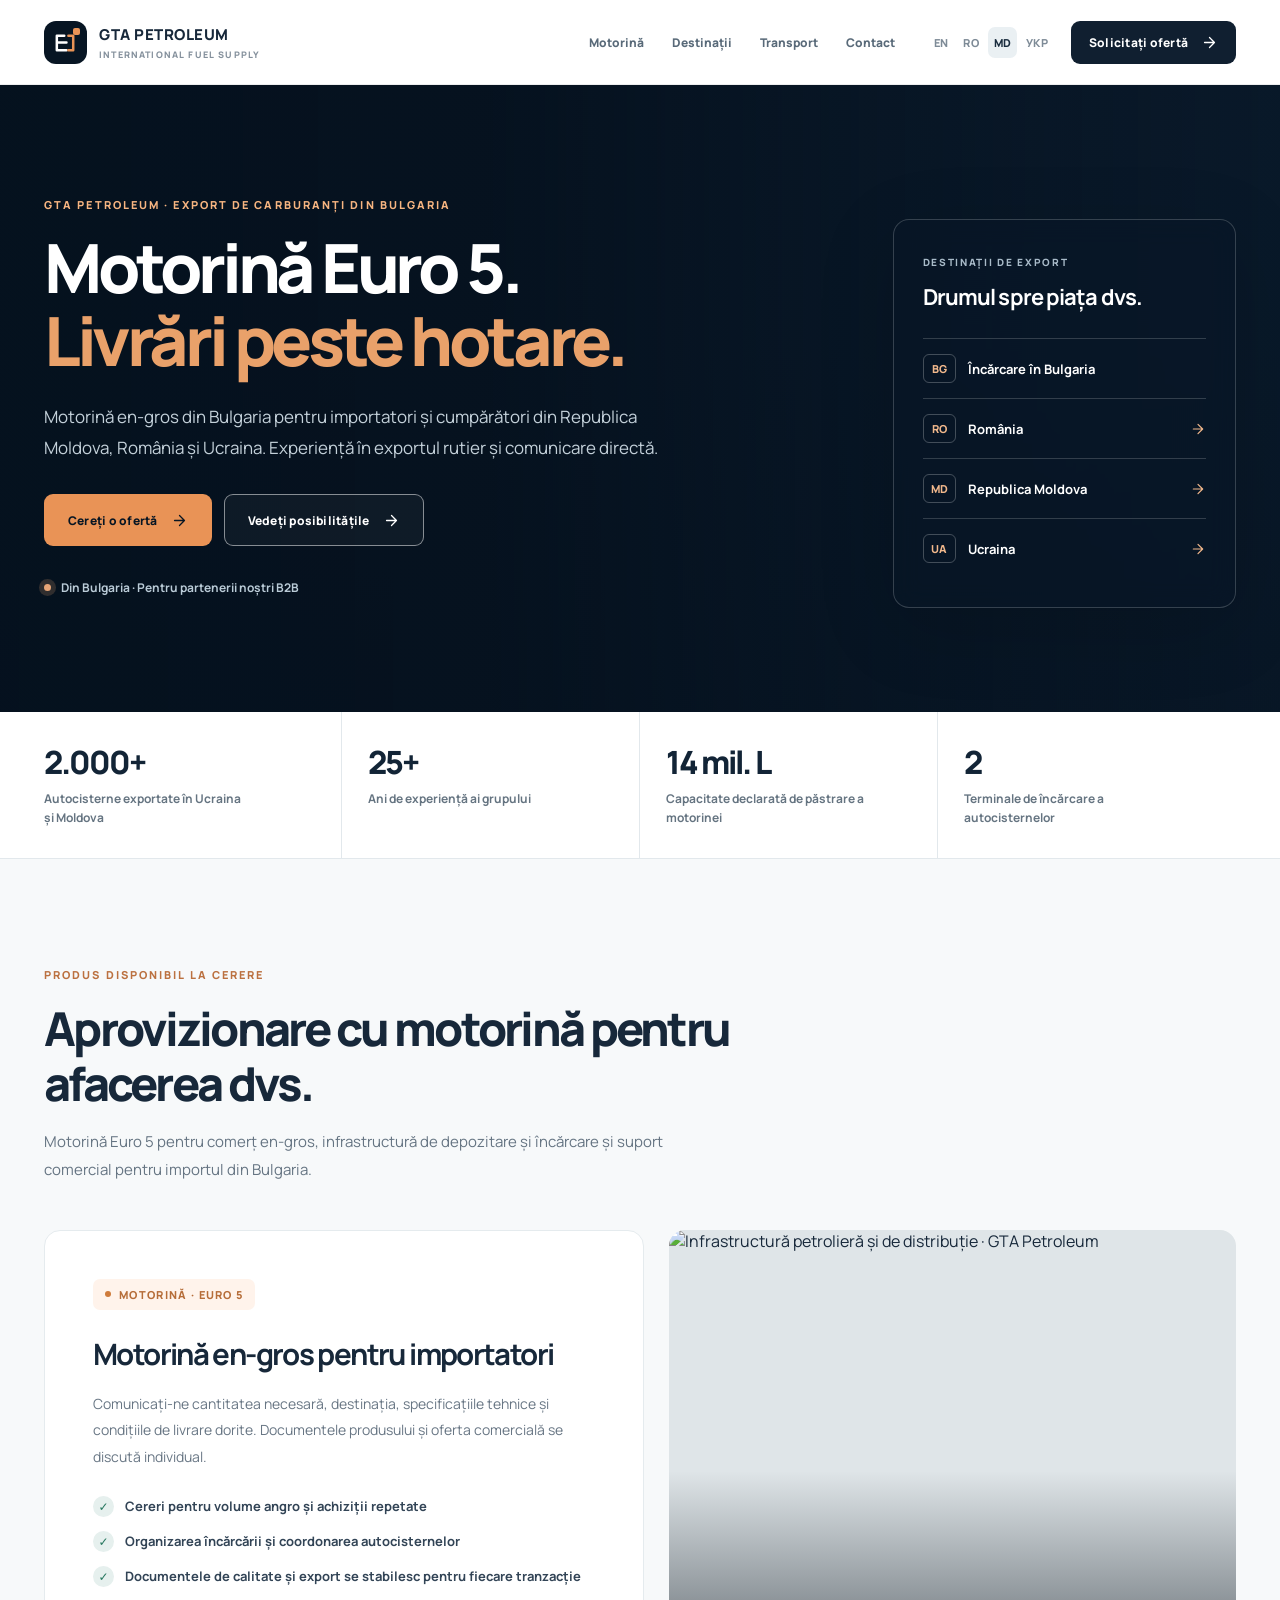
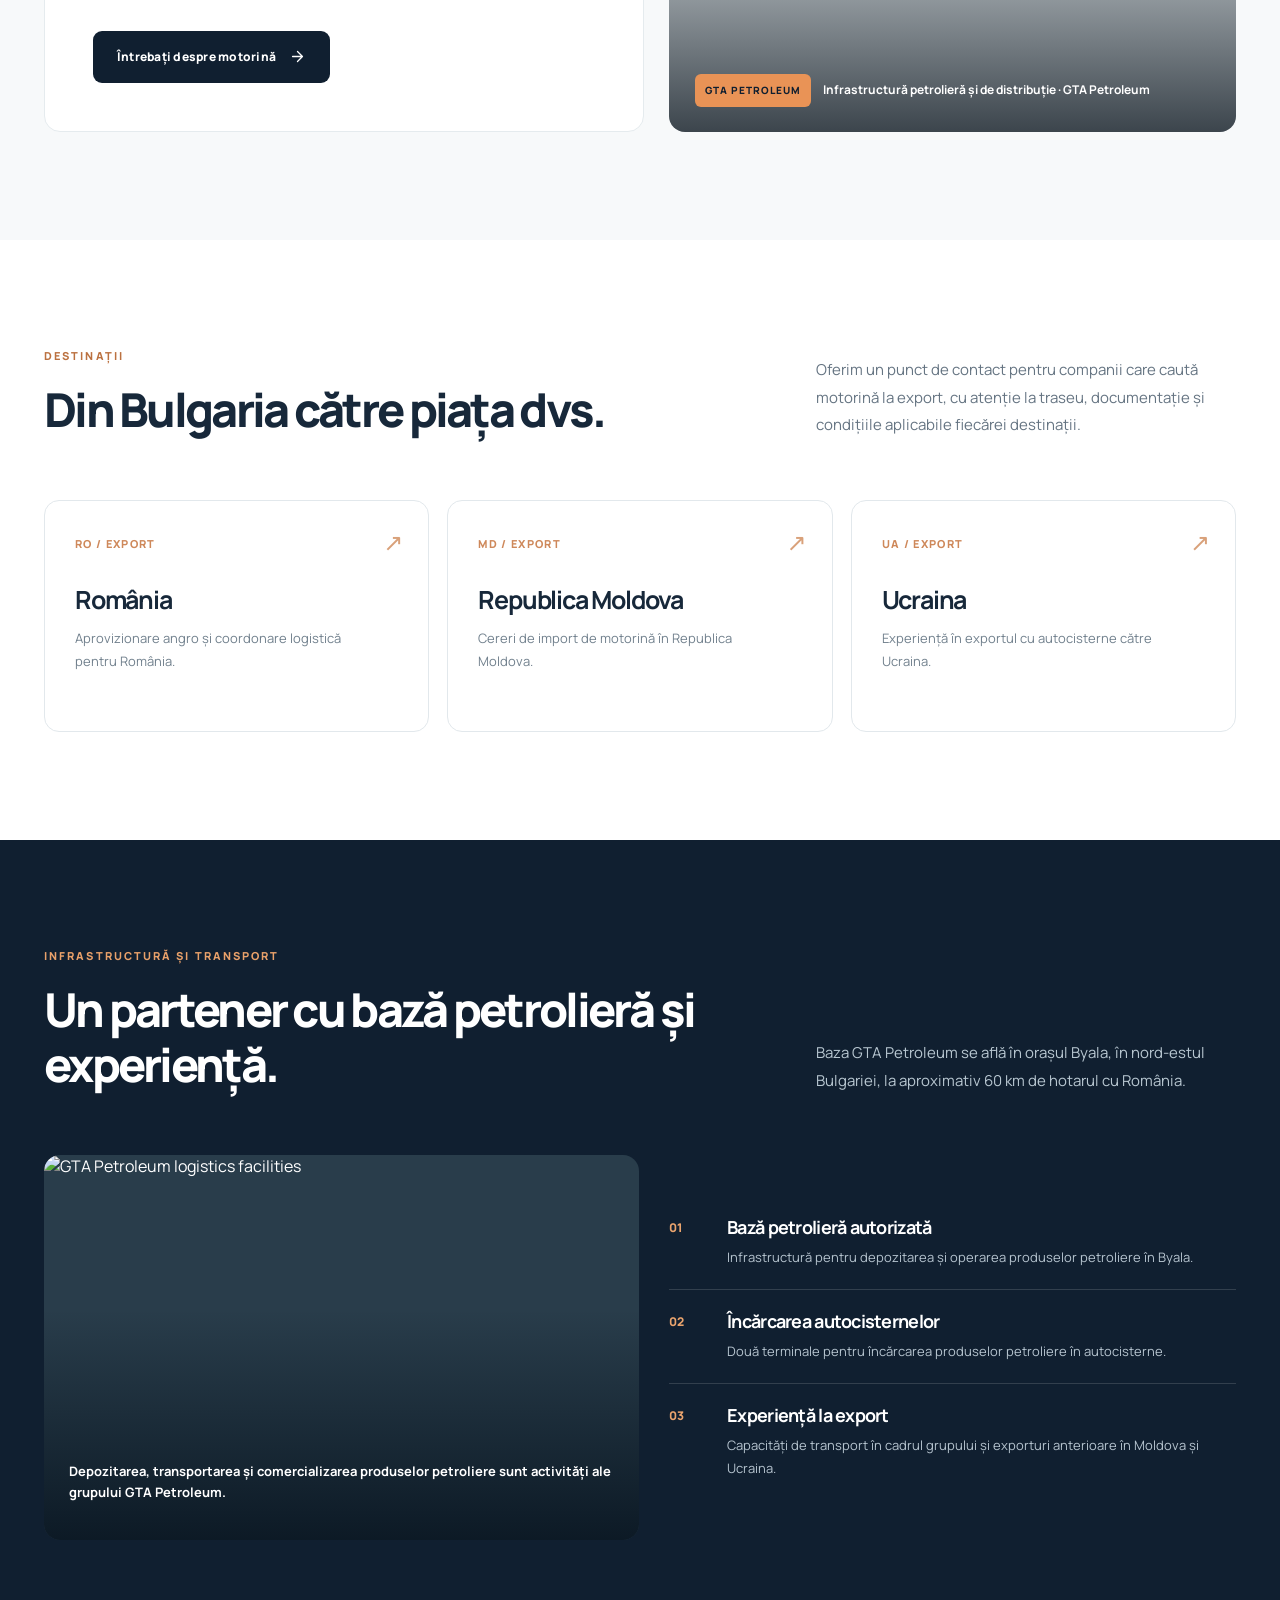
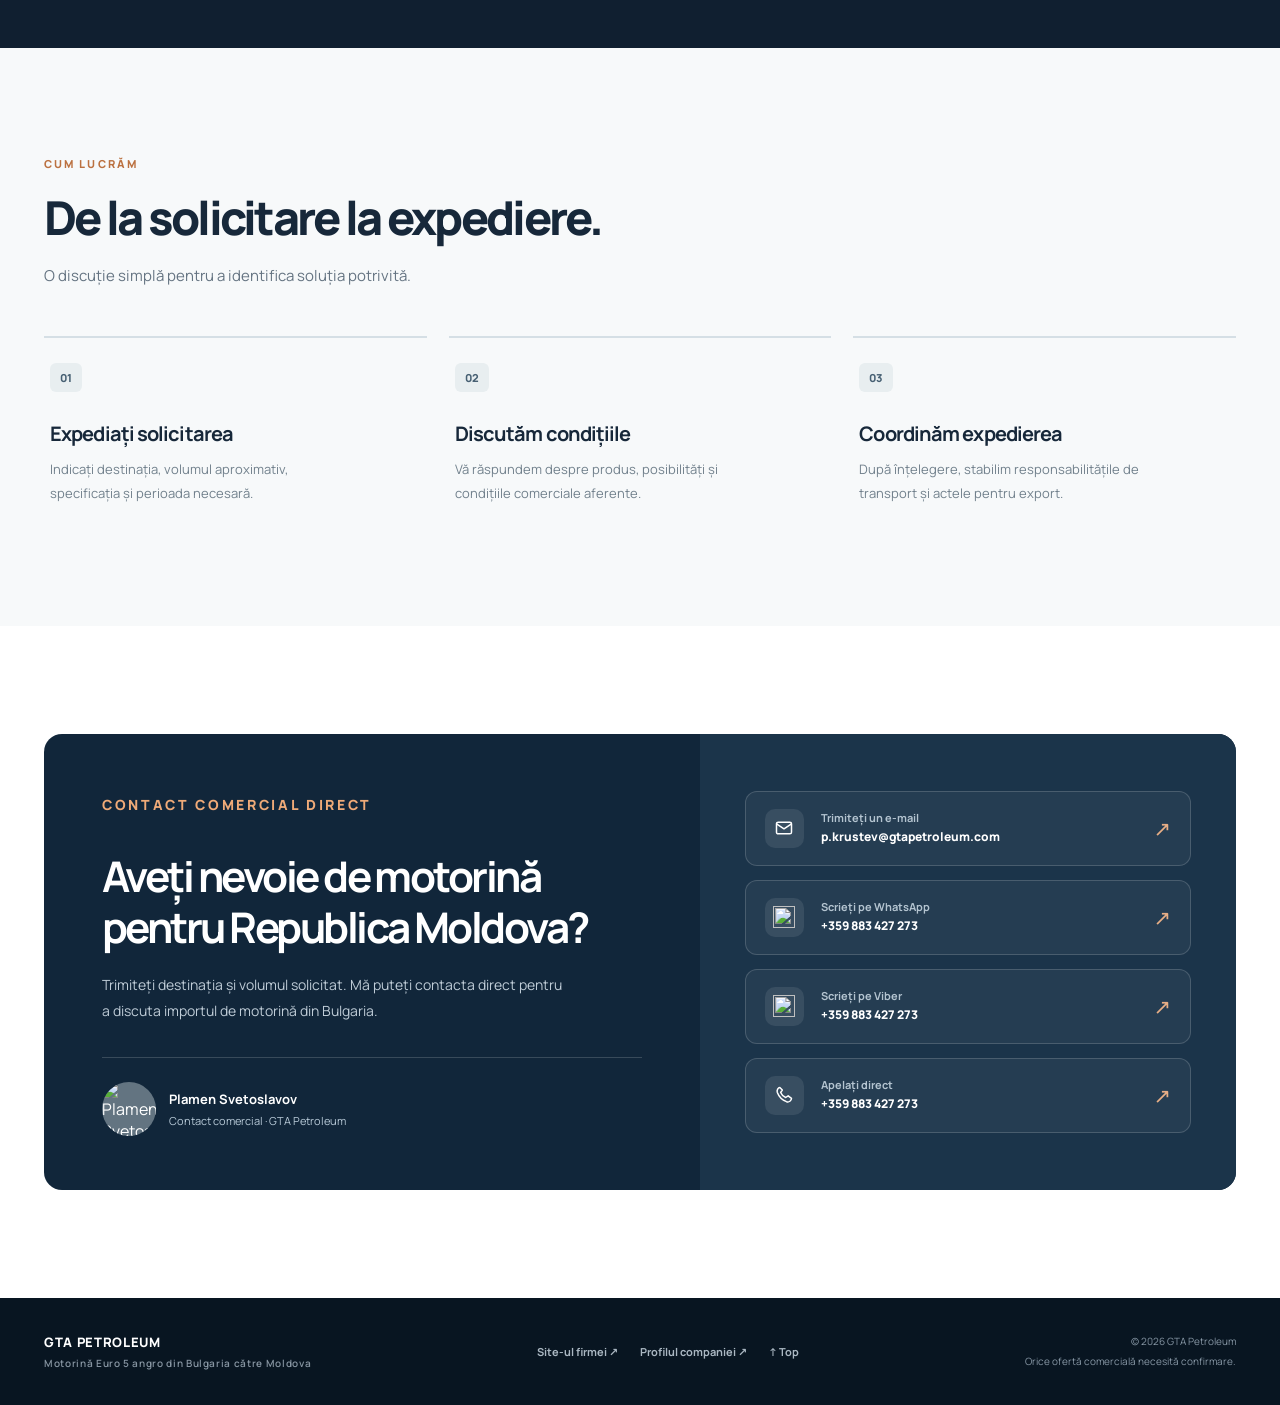
==== md/index.html @ d37964ea "Build multilingual Euro 5 diesel export landing site" ====
<!DOCTYPE html>
<html lang="ro-MD">
<head>
<meta charset="utf-8">
<meta name="viewport" content="width=device-width,initial-scale=1">
<meta name="theme-color" content="#101f30">
<meta name="color-scheme" content="light">
<meta name="description" content="Importați motorină Euro 5 din Bulgaria în Republica Moldova. Export en-gros, logistică cu autocisterne și contact comercial direct la GTA Petroleum.">
<title>Motorină Euro 5 din Bulgaria în Republica Moldova | Import en-gros | GTA Petroleum</title>
<link rel="canonical" href="https://plamensve.github.io/ukr_md_fuel/md/">
<link rel="alternate" hreflang="en" href="https://plamensve.github.io/ukr_md_fuel/">
<link rel="alternate" hreflang="ro-RO" href="https://plamensve.github.io/ukr_md_fuel/ro/">
<link rel="alternate" hreflang="ro-MD" href="https://plamensve.github.io/ukr_md_fuel/md/">
<link rel="alternate" hreflang="uk-UA" href="https://plamensve.github.io/ukr_md_fuel/uk/"> 
<link rel="alternate" hreflang="x-default" href="https://plamensve.github.io/ukr_md_fuel/">
<meta property="og:type" content="website">
<meta property="og:site_name" content="GTA Petroleum — International Fuel Supply">
<meta property="og:locale" content="ro_MD">
<meta property="og:title" content="Motorină Euro 5 din Bulgaria în Republica Moldova | Import en-gros | GTA Petroleum">
<meta property="og:description" content="Importați motorină Euro 5 din Bulgaria în Republica Moldova. Export en-gros, logistică cu autocisterne și contact comercial direct la GTA Petroleum.">
<meta property="og:url" content="https://plamensve.github.io/ukr_md_fuel/md/">
<meta property="og:image" content="https://raw.githubusercontent.com/plamensve/SVETOSLAVOV_BG/main/recources/images/hero-photo.jpg">
<meta property="og:image:alt" content="GTA Petroleum international fuel export">
<meta name="twitter:card" content="summary_large_image">
<link rel="icon" href="https://raw.githubusercontent.com/plamensve/SVETOSLAVOV_BG/main/recources/images/gta_logo.png" type="image/png">
<link rel="preconnect" href="https://fonts.googleapis.com">
<link rel="preconnect" href="https://fonts.gstatic.com" crossorigin>
<link rel="preconnect" href="https://raw.githubusercontent.com">
<link rel="stylesheet" href="../assets/site.css">
<script type="application/ld+json">{"@context":"https://schema.org","@type":"Organization","name":"GTA Petroleum","url":"https://gtapetroleum.com/","description":"Petroleum products wholesale, storage and transportation from Bulgaria.","address":{"@type":"PostalAddress","addressLocality":"Byala","addressRegion":"Ruse","addressCountry":"BG"},"contactPoint":{"@type":"ContactPoint","contactType":"sales","email":"p.krustev@gtapetroleum.com","telephone":"+359883427273","availableLanguage":["en","ro","uk"]},"areaServed":[{"@type":"Country","name":"Romania"},{"@type":"Country","name":"Moldova"},{"@type":"Country","name":"Ukraine"}]}</script>
<script src="../assets/site.js" defer></script>
</head>
<body>
<a class="skip-link" href="#main">Treceți la conținut</a>
<header class="site-header">
  <div class="shell nav-layout">
    <a class="brand" href="#top" aria-label="GTA Petroleum — home">
      <span class="brand-mark"><svg viewBox="0 0 28 28" fill="none" aria-hidden="true"><path d="M5 22V7h7.7M5 14h10M5 22h10" stroke="currentColor" stroke-width="2.6" stroke-linecap="round" stroke-linejoin="round"/><path d="M17 7h5v15h-5" stroke="#E99356" stroke-width="2.6" stroke-linecap="round" stroke-linejoin="round"/></svg></span>
      <span class="brand-name">GTA PETROLEUM<span class="brand-sub">INTERNATIONAL FUEL SUPPLY</span></span>
    </a>
    <nav id="main-nav" class="main-nav" aria-label="Main navigation">
      <a href="#fuel">Motorină</a>
      <a href="#markets">Destinații</a>
      <a href="#logistics">Transport</a>
      <a href="#contact">Contact</a>
    </nav>
    <div class="nav-actions"><div class="languages" aria-label="Language / Limba / Мова"><a href="https://plamensve.github.io/ukr_md_fuel/" lang="en" hreflang="en"  aria-label="English">EN</a><a href="https://plamensve.github.io/ukr_md_fuel/ro/" lang="ro-RO" hreflang="ro-RO"  aria-label="Română — România">RO</a><a href="https://plamensve.github.io/ukr_md_fuel/md/" lang="ro-MD" hreflang="ro-MD" aria-current="page" aria-label="Română — Moldova">MD</a><a href="https://plamensve.github.io/ukr_md_fuel/uk/" lang="uk-UA" hreflang="uk-UA"  aria-label="Українська">УКР</a></div><a class="btn btn-dark header-cta" href="#contact">Solicitați ofertă <svg xmlns="http://www.w3.org/2000/svg" viewBox="0 0 24 24" fill="none" stroke="currentColor" stroke-width="1.8" stroke-linecap="round" stroke-linejoin="round" aria-hidden="true"><path d="M5 12h14m-7-7 7 7-7 7"/></svg></a></div>
    <button class="menu-toggle" type="button" aria-label="Toggle navigation" aria-controls="main-nav" aria-expanded="false" data-menu-toggle><svg viewBox="0 0 24 24" fill="none" stroke="currentColor" stroke-width="1.8" stroke-linecap="round"><path d="M4 7h16M4 12h16M4 17h16"/></svg></button>
  </div>
</header>
<main id="main">
  <section class="hero" id="top" aria-labelledby="hero-title">
    <div class="shell hero-inner">
      <div class="hero-message">
        <p class="eyebrow">GTA PETROLEUM · EXPORT DE CARBURANȚI DIN BULGARIA</p>
        <h1 id="hero-title">Motorină Euro 5.<span>Livrări peste hotare.</span></h1>
        <p class="hero-copy">Motorină en-gros din Bulgaria pentru importatori și cumpărători din Republica Moldova, România și Ucraina. Experiență în exportul rutier și comunicare directă.</p>
        <div class="hero-actions"><a class="btn btn-orange" href="#contact">Cereți o ofertă <svg xmlns="http://www.w3.org/2000/svg" viewBox="0 0 24 24" fill="none" stroke="currentColor" stroke-width="1.8" stroke-linecap="round" stroke-linejoin="round" aria-hidden="true"><path d="M5 12h14m-7-7 7 7-7 7"/></svg></a><a class="btn btn-outline" href="#fuel">Vedeți posibilitățile <svg xmlns="http://www.w3.org/2000/svg" viewBox="0 0 24 24" fill="none" stroke="currentColor" stroke-width="1.8" stroke-linecap="round" stroke-linejoin="round" aria-hidden="true"><path d="M5 12h14m-7-7 7 7-7 7"/></svg></a></div>
        <p class="hero-note"><span class="dot" aria-hidden="true"></span>Din Bulgaria · Pentru partenerii noștri B2B</p>
      </div>
      <aside class="routes-panel" aria-label="DESTINAȚII DE EXPORT">
        <span class="small">DESTINAȚII DE EXPORT</span>
        <h2>Drumul spre piața dvs.</h2>
        <div class="destination-row"><span class="dest-code">BG</span>Încărcare în Bulgaria</div>
        <div class="destination-row"><span class="dest-code">RO</span>România<svg xmlns="http://www.w3.org/2000/svg" viewBox="0 0 24 24" fill="none" stroke="currentColor" stroke-width="1.8" stroke-linecap="round" stroke-linejoin="round" aria-hidden="true"><path d="M5 12h14m-7-7 7 7-7 7"/></svg></div>
        <div class="destination-row"><span class="dest-code">MD</span>Republica Moldova<svg xmlns="http://www.w3.org/2000/svg" viewBox="0 0 24 24" fill="none" stroke="currentColor" stroke-width="1.8" stroke-linecap="round" stroke-linejoin="round" aria-hidden="true"><path d="M5 12h14m-7-7 7 7-7 7"/></svg></div>
        <div class="destination-row"><span class="dest-code">UA</span>Ucraina<svg xmlns="http://www.w3.org/2000/svg" viewBox="0 0 24 24" fill="none" stroke="currentColor" stroke-width="1.8" stroke-linecap="round" stroke-linejoin="round" aria-hidden="true"><path d="M5 12h14m-7-7 7 7-7 7"/></svg></div>
      </aside>
    </div>
  </section>
  <section class="proof" aria-label="Company figures"><div class="shell proof-grid"><div class="stat"><strong>2.000+</strong><span>Autocisterne exportate în Ucraina și Moldova</span></div><div class="stat"><strong>25+</strong><span>Ani de experiență ai grupului</span></div><div class="stat"><strong>14 mil. L</strong><span>Capacitate declarată de păstrare a motorinei</span></div><div class="stat"><strong>2</strong><span>Terminale de încărcare a autocisternelor</span></div></div></section>
  <section class="section product-section" id="fuel" aria-labelledby="fuel-title">
    <div class="shell"><div class="section-header"><p class="eyebrow">PRODUS DISPONIBIL LA CERERE</p><h2 class="section-title" id="fuel-title">Aprovizionare cu motorină pentru afacerea dvs.</h2><p class="section-desc">Motorină Euro 5 pentru comerț en-gros, infrastructură de depozitare și încărcare și suport comercial pentru importul din Bulgaria.</p></div>
      <div class="product-grid">
        <article class="product-copy"><span class="product-label">MOTORINĂ · EURO 5</span><h3>Motorină en-gros pentru importatori</h3><p>Comunicați-ne cantitatea necesară, destinația, specificațiile tehnice și condițiile de livrare dorite. Documentele produsului și oferta comercială se discută individual.</p>
          <ul class="tick-list"><li><span class="check" aria-hidden="true">✓</span>Cereri pentru volume angro și achiziții repetate</li><li><span class="check" aria-hidden="true">✓</span>Organizarea încărcării și coordonarea autocisternelor</li><li><span class="check" aria-hidden="true">✓</span>Documentele de calitate și export se stabilesc pentru fiecare tranzacție</li></ul>
          <a class="btn btn-dark" href="#contact">Întrebați despre motorină <svg xmlns="http://www.w3.org/2000/svg" viewBox="0 0 24 24" fill="none" stroke="currentColor" stroke-width="1.8" stroke-linecap="round" stroke-linejoin="round" aria-hidden="true"><path d="M5 12h14m-7-7 7 7-7 7"/></svg></a>
        </article>
        <figure class="product-visual"><img src="https://raw.githubusercontent.com/plamensve/SVETOSLAVOV_BG/main/recources/images/gallery/gta.jpg" alt="Infrastructură petrolieră și de distribuție · GTA Petroleum" loading="lazy" decoding="async"><figcaption><span class="photo-tag">GTA PETROLEUM</span>Infrastructură petrolieră și de distribuție · GTA Petroleum</figcaption></figure>
      </div>
    </div>
  </section>
  <section class="section markets-section" id="markets" aria-labelledby="markets-title">
    <div class="shell"><div class="section-header two"><div><p class="eyebrow">DESTINAȚII</p><h2 class="section-title" id="markets-title">Din Bulgaria către piața dvs.</h2></div><p class="section-desc">Oferim un punct de contact pentru companii care caută motorină la export, cu atenție la traseu, documentație și condițiile aplicabile fiecărei destinații.</p></div>
      <div class="markets-grid"><article class="market"><span class="code">RO / EXPORT</span><span class="arr" aria-hidden="true">↗</span><h3>România</h3><p>Aprovizionare angro și coordonare logistică pentru România.</p></article><article class="market"><span class="code">MD / EXPORT</span><span class="arr" aria-hidden="true">↗</span><h3>Republica Moldova</h3><p>Cereri de import de motorină în Republica Moldova.</p></article><article class="market"><span class="code">UA / EXPORT</span><span class="arr" aria-hidden="true">↗</span><h3>Ucraina</h3><p>Experiență în exportul cu autocisterne către Ucraina.</p></article></div>
    </div>
  </section>
  <section class="section logistics" id="logistics" aria-labelledby="logistics-title">
    <div class="shell"><div class="section-header two"><div><p class="eyebrow">INFRASTRUCTURĂ ȘI TRANSPORT</p><h2 class="section-title" id="logistics-title">Un partener cu bază petrolieră și experiență.</h2></div><p class="section-desc">Baza GTA Petroleum se află în orașul Byala, în nord-estul Bulgariei, la aproximativ 60 km de hotarul cu România.</p></div>
      <div class="operations">
        <div class="operations-photo"><img src="https://raw.githubusercontent.com/plamensve/SVETOSLAVOV_BG/main/recources/images/gallery/7.jpg" alt="GTA Petroleum logistics facilities" loading="lazy" decoding="async"><p>Depozitarea, transportarea și comercializarea produselor petroliere sunt activități ale grupului GTA Petroleum.</p></div>
        <div class="operations-copy"><div class="operation"><span class="num">01</span><div><h3>Bază petrolieră autorizată</h3><p>Infrastructură pentru depozitarea și operarea produselor petroliere în Byala.</p></div></div><div class="operation"><span class="num">02</span><div><h3>Încărcarea autocisternelor</h3><p>Două terminale pentru încărcarea produselor petroliere în autocisterne.</p></div></div><div class="operation"><span class="num">03</span><div><h3>Experiență la export</h3><p>Capacități de transport în cadrul grupului și exporturi anterioare în Moldova și Ucraina.</p></div></div></div>
      </div>
    </div>
  </section>
  <section class="section process" id="process" aria-labelledby="process-title">
    <div class="shell"><div class="section-header"><p class="eyebrow">CUM LUCRĂM</p><h2 class="section-title" id="process-title">De la solicitare la expediere.</h2><p class="section-desc">O discuție simplă pentru a identifica soluția potrivită.</p></div>
      <div class="steps"><article class="step"><span class="num">01</span><h3>Expediați solicitarea</h3><p>Indicați destinația, volumul aproximativ, specificația și perioada necesară.</p></article><article class="step"><span class="num">02</span><h3>Discutăm condițiile</h3><p>Vă răspundem despre produs, posibilități și condițiile comerciale aferente.</p></article><article class="step"><span class="num">03</span><h3>Coordinăm expedierea</h3><p>După înțelegere, stabilim responsabilitățile de transport și actele pentru export.</p></article></div>
    </div>
  </section>
  <section class="section contact-section" id="contact" aria-labelledby="contact-title">
    <div class="shell"><div class="contact-wrap">
      <div class="contact-main"><p class="eyebrow">CONTACT COMERCIAL DIRECT</p><h2 id="contact-title">Aveți nevoie de motorină pentru Republica Moldova?</h2><p>Trimiteți destinația și volumul solicitat. Mă puteți contacta direct pentru a discuta importul de motorină din Bulgaria.</p>
        <div class="person"><img src="https://raw.githubusercontent.com/plamensve/SVETOSLAVOV_BG/main/recources/images/my-photo.jpg" alt="Plamen Svetoslavov" loading="lazy" width="54" height="54"><div><strong>Plamen Svetoslavov</strong><span>Contact comercial · GTA Petroleum</span></div></div>
      </div>
      <div class="contact-links">
        <a class="contact-link" href="mailto:p.krustev@gtapetroleum.com?subject=Euro%205%20diesel%20export%20enquiry" ><span class="contact-icon"><svg viewBox="0 0 24 24" fill="none" stroke="currentColor" stroke-width="1.8" stroke-linejoin="round" aria-hidden="true"><rect x="3" y="5" width="18" height="14" rx="2"/><path d="m3 7 9 6 9-6"/></svg></span><span class="contact-label"><small>Trimiteți un e-mail</small><strong>p.krustev@gtapetroleum.com</strong></span><span class="arrow" aria-hidden="true">↗</span></a>
        <a class="contact-link" href="https://wa.me/359883427273" target="_blank" rel="noopener noreferrer"><span class="contact-icon"><img src="https://raw.githubusercontent.com/plamensve/SVETOSLAVOV_BG/main/recources/images/social/whatsapp.png" alt="" loading="lazy"></span><span class="contact-label"><small>Scrieți pe WhatsApp</small><strong>+359 883 427 273</strong></span><span class="arrow" aria-hidden="true">↗</span></a>
        <a class="contact-link" href="viber://chat?number=%2B359883427273" ><span class="contact-icon"><img src="https://raw.githubusercontent.com/plamensve/SVETOSLAVOV_BG/main/recources/images/social/tn-viber.png" alt="" loading="lazy"></span><span class="contact-label"><small>Scrieți pe Viber</small><strong>+359 883 427 273</strong></span><span class="arrow" aria-hidden="true">↗</span></a>
        <a class="contact-link" href="tel:+359883427273" ><span class="contact-icon"><svg viewBox="0 0 24 24" fill="none" stroke="currentColor" stroke-width="1.8" stroke-linecap="round" stroke-linejoin="round" aria-hidden="true"><path d="m7 3 3 3-2 3c1.3 3 3.2 5 6 6l3-2 4 3c0 3-3 5-6 4A19 19 0 0 1 4 9C3 6 5 3 7 3z"/></svg></span><span class="contact-label"><small>Apelați direct</small><strong>+359 883 427 273</strong></span><span class="arrow" aria-hidden="true">↗</span></a>
      </div>
    </div></div>
  </section>
</main>
<footer class="site-footer"><div class="shell footer-layout">
  <div class="footer-brand">GTA PETROLEUM<span>Motorină Euro 5 angro din Bulgaria către Moldova</span></div>
  <div class="footer-links"><a href="https://gtapetroleum.com/" target="_blank" rel="noopener noreferrer">Site-ul firmei ↗</a><a href="https://svetoslavov.bg/" target="_blank" rel="noopener noreferrer">Profilul companiei ↗</a><a href="#top">↑ Top</a></div>
  <div class="footer-right">© 2026 GTA Petroleum<span>Orice ofertă comercială necesită confirmare.</span></div>
</div></footer>
</body>
</html>
---- assets/site.css ----
@import url('https://fonts.googleapis.com/css2?family=DM+Sans:wght@400;500;600;700&family=Manrope:wght@400;500;600;700;800&display=swap');
:root{--navy:#101f30;--deep:#071523;--navy2:#1a2c3f;--ink:#17283a;--muted:#5e6b77;--line:#e2e8ec;--accent:#e99356;--cream:#f8f9f7;--white:#fff;--font:'Manrope',system-ui,-apple-system,BlinkMacSystemFont,'Segoe UI',sans-serif}
*,*::before,*::after{box-sizing:border-box}html{scroll-behavior:smooth;scroll-padding-top:88px}body{margin:0;color:var(--ink);background:#fff;font-family:var(--font);-webkit-font-smoothing:antialiased;overflow-x:hidden}button,a{font:inherit}a{text-decoration:none;color:inherit}button{cursor:pointer}img{max-width:100%;display:block}svg{display:block}::selection{background:#e9935680;color:var(--deep)}:focus-visible{outline:3px solid #f0a977;outline-offset:4px}h1,h2,h3,p{margin-top:0}.shell{width:min(1192px,calc(100% - 48px));margin-inline:auto}.eyebrow{font-size:11px;text-transform:uppercase;font-weight:800;letter-spacing:.19em;color:#bb7140;margin-bottom:19px}.muted{color:var(--muted)}
.site-header{position:sticky;top:0;z-index:30;background:rgba(255,255,255,.97);border-bottom:1px solid rgba(16,31,48,.08);backdrop-filter:blur(16px)}.nav-layout{min-height:84px;display:flex;align-items:center;gap:33px}.brand{display:flex;align-items:center;gap:12px;flex-shrink:0}.brand-mark{height:43px;width:43px;display:grid;place-items:center;background:var(--deep);border-radius:12px;color:#fff;position:relative}.brand-mark:after{content:'';width:7px;height:7px;position:absolute;right:7px;top:7px;background:var(--accent);border-radius:2px}.brand-mark svg{width:27px;height:27px}.brand-name{font-size:15px;letter-spacing:.035em;font-weight:800;white-space:nowrap}.brand-sub{display:block;margin-top:3px;font-size:9px;letter-spacing:.13em;color:#84909c;font-weight:800}.main-nav{display:flex;align-items:center;gap:28px;margin-left:auto}.main-nav a{font-size:12px;font-weight:800;color:#596a79;transition:color .2s}.main-nav a:hover{color:#be7443}.nav-actions{display:flex;align-items:center;gap:17px}.languages{display:flex;align-items:center;gap:3px}.languages a{font-size:11px;letter-spacing:.02em;font-weight:800;color:#7e8b97;border-radius:7px;padding:8px 6px;transition:background .2s}.languages a[aria-current=page]{background:#eaf0f3;color:#192c3e}.languages a:hover{color:#c57a48}.btn{display:inline-flex;align-items:center;justify-content:center;gap:13px;min-height:52px;padding:13px 23px;border:1px solid transparent;border-radius:9px;font-size:12px;font-weight:800;letter-spacing:.02em;transition:transform .2s,background .2s,color .2s,border-color .2s}.btn:hover{transform:translateY(-2px)}.btn svg{width:17px;height:17px}.btn-dark{background:var(--navy);color:white}.btn-dark:hover{background:#273d51}.btn-orange{background:var(--accent);color:var(--deep)}.btn-orange:hover{background:#ffc08e}.btn-outline{border-color:rgba(255,255,255,.5);color:#fff;background:rgba(255,255,255,.04)}.btn-outline:hover{background:rgba(255,255,255,.13)}.header-cta{min-height:43px;padding:11px 17px}.menu-toggle{display:none;background:none;border:0;padding:9px;margin:0;color:var(--navy)}.menu-toggle svg{height:24px;width:24px}
.hero{min-height:620px;display:flex;align-items:center;position:relative;background:#0b1c2e;isolation:isolate;overflow:hidden}.hero:before{content:'';position:absolute;inset:0;z-index:-2;background:url('https://raw.githubusercontent.com/plamensve/SVETOSLAVOV_BG/main/recources/images/hero-photo.jpg') center 48%/cover no-repeat}.hero:after{content:'';position:absolute;inset:0;z-index:-1;background:linear-gradient(90deg,rgba(5,17,30,.98) 0%,rgba(5,17,30,.93) 38%,rgba(5,17,30,.57) 69%,rgba(5,17,30,.32) 100%),linear-gradient(0deg,rgba(5,17,30,.3),transparent 60%)}.hero-inner{padding-block:112px 104px;display:grid;grid-template-columns:minmax(0,1.5fr) minmax(280px,.65fr);align-items:end;gap:56px}.hero .eyebrow{color:#f7b581}.hero h1{font-size:clamp(47px,5.3vw,76px);line-height:1.08;color:#fff;font-weight:800;max-width:760px;letter-spacing:-.065em;margin:0 0 23px}.hero h1 span{display:block;color:#e9a16a}.hero-copy{font-size:17px;line-height:1.85;color:#c4d1da;max-width:615px;margin-bottom:31px}.hero-actions{display:flex;gap:12px;flex-wrap:wrap}.hero-note{display:flex;align-items:center;gap:10px;margin-top:33px;color:#bacbd7;font-size:12px;font-weight:700}.hero-note .dot{width:7px;height:7px;background:#e7a577;box-shadow:0 0 0 5px #e7a57730;border-radius:50%}.routes-panel{border:1px solid rgba(255,255,255,.19);background:rgba(8,23,39,.55);border-radius:16px;padding:29px;box-shadow:0 20px 80px rgba(0,0,0,.14);backdrop-filter:blur(12px);color:#fff}.routes-panel .small{font-size:10px;letter-spacing:.17em;text-transform:uppercase;color:#a9bbc9;font-weight:800}.routes-panel h2{font-size:22px;line-height:1.3;margin:12px 0 27px;letter-spacing:-.04em}.destination-row{display:flex;align-items:center;gap:12px;border-top:1px solid #ffffff2c;padding:15px 0;font-size:13px;font-weight:700}.dest-code{font-size:11px;font-weight:800;border:1px solid #ffffff3d;padding:6px;border-radius:6px;min-width:33px;text-align:center;color:#f1b88c}.destination-row svg{height:16px;width:16px;margin-left:auto;color:#f1b88c}
.proof{background:#fff;border-bottom:1px solid var(--line)}.proof-grid{display:grid;grid-template-columns:repeat(4,1fr)}.stat{padding:31px 26px;border-right:1px solid var(--line)}.stat:first-child{padding-left:0}.stat:last-child{border-right:0}.stat strong{display:block;line-height:1.2;font-size:32px;letter-spacing:-.06em;color:#122436;font-weight:800}.stat span{display:block;color:#657481;font-size:12px;line-height:1.6;font-weight:700;max-width:205px;margin-top:7px}.section{padding-block:108px}.section-title{font-size:clamp(31px,3.65vw,49px);font-weight:800;letter-spacing:-.058em;line-height:1.18;margin:0 0 17px;max-width:730px}.section-desc{font-size:15px;line-height:1.85;color:#657482;max-width:670px}.section-header{margin-bottom:46px}.section-header.two{display:flex;justify-content:space-between;align-items:end;gap:48px}.section-header.two .section-desc{max-width:420px}
.product-section{background:#f7f9fa}.product-grid{display:grid;grid-template-columns:1.06fr 1fr;gap:25px;align-items:stretch}.product-copy{background:#fff;border:1px solid #e5ebee;padding:48px;border-radius:16px;display:flex;flex-direction:column;align-items:start}.product-label{display:inline-flex;align-items:center;gap:8px;padding:8px 12px;border-radius:7px;background:#fff3eb;color:#b66d39;font-size:11px;font-weight:800;letter-spacing:.12em;margin-bottom:26px}.product-label:before{content:'';width:6px;height:6px;background:#cf7b3b;border-radius:50%}.product-copy h3{font-size:clamp(27px,2.3vw,36px);line-height:1.26;letter-spacing:-.055em;margin-bottom:18px}.product-copy p{font-size:14px;line-height:1.88;color:#687684;margin-bottom:26px}.tick-list{padding:0;margin:0 0 30px;list-style:none}.tick-list li{display:flex;align-items:flex-start;gap:11px;margin-bottom:14px;font-size:13px;line-height:1.6;font-weight:700;color:#324456}.check{display:inline-flex;align-items:center;justify-content:center;border-radius:50%;height:21px;width:21px;background:#e6f0ee;color:#25765e;flex-shrink:0;font-size:12px;font-weight:800}.product-copy .btn{margin-top:auto}.product-visual{min-height:480px;margin:0;position:relative;border-radius:16px;overflow:hidden;background:#dfe5e8}.product-visual img{width:100%;height:100%;position:absolute;inset:0;object-fit:cover}.product-visual:after{content:'';position:absolute;inset:0;background:linear-gradient(0deg,rgba(5,15,24,.75),transparent 52%)}.product-visual figcaption{position:absolute;bottom:25px;left:26px;right:26px;color:white;z-index:1;font-size:12px;font-weight:700;line-height:1.7;display:flex;align-items:center;gap:12px}.photo-tag{display:inline-block;background:var(--accent);color:var(--navy);padding:8px 10px;border-radius:6px;font-size:10px;letter-spacing:.1em;font-weight:800}
.markets-grid{display:grid;grid-template-columns:repeat(3,1fr);gap:18px}.market{background:white;border:1px solid var(--line);border-radius:15px;padding:30px;min-height:232px;position:relative;transition:border-color .2s,transform .2s}.market:hover{border-color:#daa277;transform:translateY(-3px)}.market .code{font-size:11px;letter-spacing:.12em;color:#ce885a;font-weight:800}.market h3{font-size:25px;margin:29px 0 10px;letter-spacing:-.048em}.market p{font-size:13px;line-height:1.75;color:#71808d;max-width:280px}.market .arr{position:absolute;right:25px;top:24px;font-size:24px;color:#d9a17a}
.logistics{background:#101f30;color:#fff}.logistics .eyebrow{color:#e9a16a}.logistics .section-title{color:white}.logistics .section-desc{color:#b8c7d1}.operations{display:grid;grid-template-columns:1.05fr 1fr;gap:30px;align-items:stretch}.operations-photo{position:relative;min-height:385px;border-radius:16px;overflow:hidden;background:#293d4b}.operations-photo img{height:100%;width:100%;object-fit:cover;position:absolute;inset:0}.operations-photo:after{content:'';position:absolute;inset:0;background:linear-gradient(0deg,rgba(3,14,25,.75),transparent 60%)}.operations-photo p{position:absolute;bottom:25px;left:25px;right:20px;color:white;font-size:13px;line-height:1.6;font-weight:700;z-index:1}.operations-copy{display:flex;flex-direction:column;justify-content:center;gap:0}.operation{padding:19px 0 20px;border-bottom:1px solid #ffffff24;display:grid;grid-template-columns:47px 1fr;gap:11px}.operation:last-child{border-bottom:0}.operation .num{font-size:12px;color:#eaa46e;font-weight:800;margin-top:4px}.operation h3{font-size:18px;letter-spacing:-.04em;margin-bottom:7px}.operation p{color:#b6c4cf;font-size:13px;line-height:1.75;margin:0}
.process{background:#f7f9fa}.steps{display:grid;grid-template-columns:repeat(3,1fr);gap:22px}.step{border-top:2px solid #d5dfe5;padding:25px 6px 0}.step .num{display:inline-flex;background:#e8eef0;border-radius:6px;padding:7px 10px;font-size:11px;font-weight:800;color:#476073;margin-bottom:28px}.step h3{font-size:20px;letter-spacing:-.045em;margin-bottom:11px}.step p{font-size:13px;color:#71808c;line-height:1.8;max-width:310px}
.contact-section{background:#fff}.contact-wrap{border-radius:18px;background:#11263a;color:#fff;display:grid;grid-template-columns:1.1fr .9fr;overflow:hidden}.contact-main{padding:58px 58px 54px}.contact-main .eyebrow{color:#efaa78}.contact-main h2{font-size:clamp(32px,3.3vw,46px);line-height:1.2;letter-spacing:-.06em;margin-bottom:20px}.contact-main>p{color:#bfccd7;font-size:14px;line-height:1.85;max-width:470px;margin-bottom:33px}.person{display:flex;align-items:center;gap:13px;border-top:1px solid #ffffff2a;padding-top:24px}.person img{width:54px;height:54px;object-fit:cover;border-radius:50%;background:#637481}.person strong{display:block;font-size:13px}.person span{display:block;color:#b8cad8;font-size:11px;margin-top:5px}.contact-links{padding:45px;display:flex;flex-direction:column;justify-content:center;gap:14px;background:#1b344a}.contact-link{display:flex;align-items:center;gap:17px;background:#ffffff0c;border:1px solid #ffffff2a;border-radius:12px;padding:17px 19px;transition:background .2s,transform .2s}.contact-link:hover{background:#ffffff1a;transform:translateX(3px)}.contact-icon{display:grid;place-items:center;flex:0 0 39px;height:39px;border-radius:10px;background:#ffffff16;color:#fff}.contact-icon svg{width:20px;height:20px}.contact-icon img{width:22px;height:22px;object-fit:contain}.contact-label{min-width:0;flex:1}.contact-label small{display:block;color:#b4c4d0;font-size:11px;font-weight:700;margin-bottom:3px}.contact-label strong{display:block;overflow-wrap:anywhere;font-size:12px;line-height:1.5;font-weight:800}.contact-link .arrow{font-size:21px;color:#e7ae86}
.site-footer{background:#081521;color:#aab7c2;padding:35px 0}.footer-layout{display:flex;gap:25px;justify-content:space-between;align-items:center}.footer-brand{font-weight:800;font-size:13px;color:white;letter-spacing:.05em}.footer-brand span{display:block;color:#8795a2;font-size:10px;font-weight:600;margin-top:5px}.footer-links{display:flex;gap:22px;flex-wrap:wrap}.footer-links a{font-size:11px;font-weight:700}.footer-links a:hover{color:#fff}.footer-right{font-size:10px;color:#8797a5;text-align:right}.footer-right span{display:block;margin-top:6px}.skip-link{position:absolute;top:-120px;left:15px;z-index:200;background:white;padding:12px;border-radius:5px}.skip-link:focus{top:8px}
@media(max-width:1100px){.nav-layout{gap:20px}.main-nav{gap:16px}.main-nav a{font-size:11px}.brand-name{font-size:13px}.nav-actions{gap:8px}.header-cta{display:none}.hero-inner{grid-template-columns:1.7fr 1fr;gap:28px}.hero h1{font-size:clamp(45px,5.1vw,62px)}.product-copy{padding:34px}}
@media(max-width:820px){.shell{width:min(100% - 36px,680px)}.nav-layout{min-height:71px;gap:13px}.menu-toggle{display:block;order:3;margin-left:auto}.nav-actions{margin-left:auto}.main-nav{display:none;position:absolute;left:0;right:0;top:100%;margin:0;padding:20px max(18px,calc((100vw - 680px)/2));background:#fff;box-shadow:0 17px 25px #0c22321a;border-top:1px solid var(--line);flex-direction:column;align-items:stretch;gap:0}.main-nav.is-open{display:flex}.main-nav a{font-size:14px;padding:15px 5px;border-bottom:1px solid var(--line)}.brand-mark{width:39px;height:39px}.brand-name{font-size:13px}.brand-sub{font-size:8px}.languages a{font-size:11px}.hero-inner{grid-template-columns:1fr;padding-block:95px 75px}.hero{min-height:auto}.hero h1{max-width:620px}.routes-panel{display:none}.proof-grid{grid-template-columns:repeat(2,1fr)}.stat:nth-child(2){border-right:0}.stat:nth-child(-n+2){border-bottom:1px solid var(--line)}.stat:nth-child(3){padding-left:0}.section{padding-block:76px}.section-header.two{display:block}.section-header.two .section-desc{max-width:650px}.product-grid,.operations,.contact-wrap{grid-template-columns:1fr}.product-visual{min-height:370px}.markets-grid,.steps{grid-template-columns:1fr}.market{min-height:180px}.market h3{margin-top:20px}.operations-photo{min-height:340px}.contact-main{padding:40px}.contact-links{padding:25px 40px 40px}.footer-layout{flex-wrap:wrap}.footer-right{text-align:left}}
@media(max-width:520px){.shell{width:calc(100% - 36px)}.brand-name{font-size:12px}.brand-sub{letter-spacing:.07em;font-size:7px}.brand-mark{width:36px;height:36px}.nav-layout{gap:7px}.languages{gap:0}.languages a{font-size:10px;padding:7px 5px}.menu-toggle{padding:6px}.hero:before{background-position:65% center}.hero:after{background:linear-gradient(90deg,rgba(5,17,30,.97),rgba(5,17,30,.73)),linear-gradient(0deg,rgba(5,17,30,.5),transparent)}.hero-inner{padding-block:77px 74px}.hero h1{font-size:clamp(40px,10vw,54px);letter-spacing:-.06em}.hero-copy{font-size:14px;line-height:1.8}.hero-actions{flex-direction:column;align-items:stretch}.btn{width:100%}.hero-note{font-size:11px}.stat{padding:24px 13px}.stat strong{font-size:26px}.stat span{font-size:10px}.section{padding-block:64px}.section-title{font-size:clamp(30px,8vw,41px)}.section-desc{font-size:14px}.section-header{margin-bottom:32px}.product-copy{padding:28px 23px}.product-visual{min-height:305px}.market{padding:24px}.market h3{font-size:22px}.operations-photo{min-height:275px}.operation{grid-template-columns:34px 1fr}.contact-main{padding:34px 25px}.contact-links{padding:18px 21px 28px}.contact-link{padding:14px 12px;gap:10px}.contact-label strong{font-size:11px}.contact-icon{flex-basis:34px;height:34px}.footer-layout{display:block}.footer-links{margin-block:23px}.footer-right{line-height:1.7}.person img{width:49px;height:49px}}
@media(prefers-reduced-motion:reduce){html{scroll-behavior:auto}*,*:before,*:after{transition:none!important;animation:none!important}}
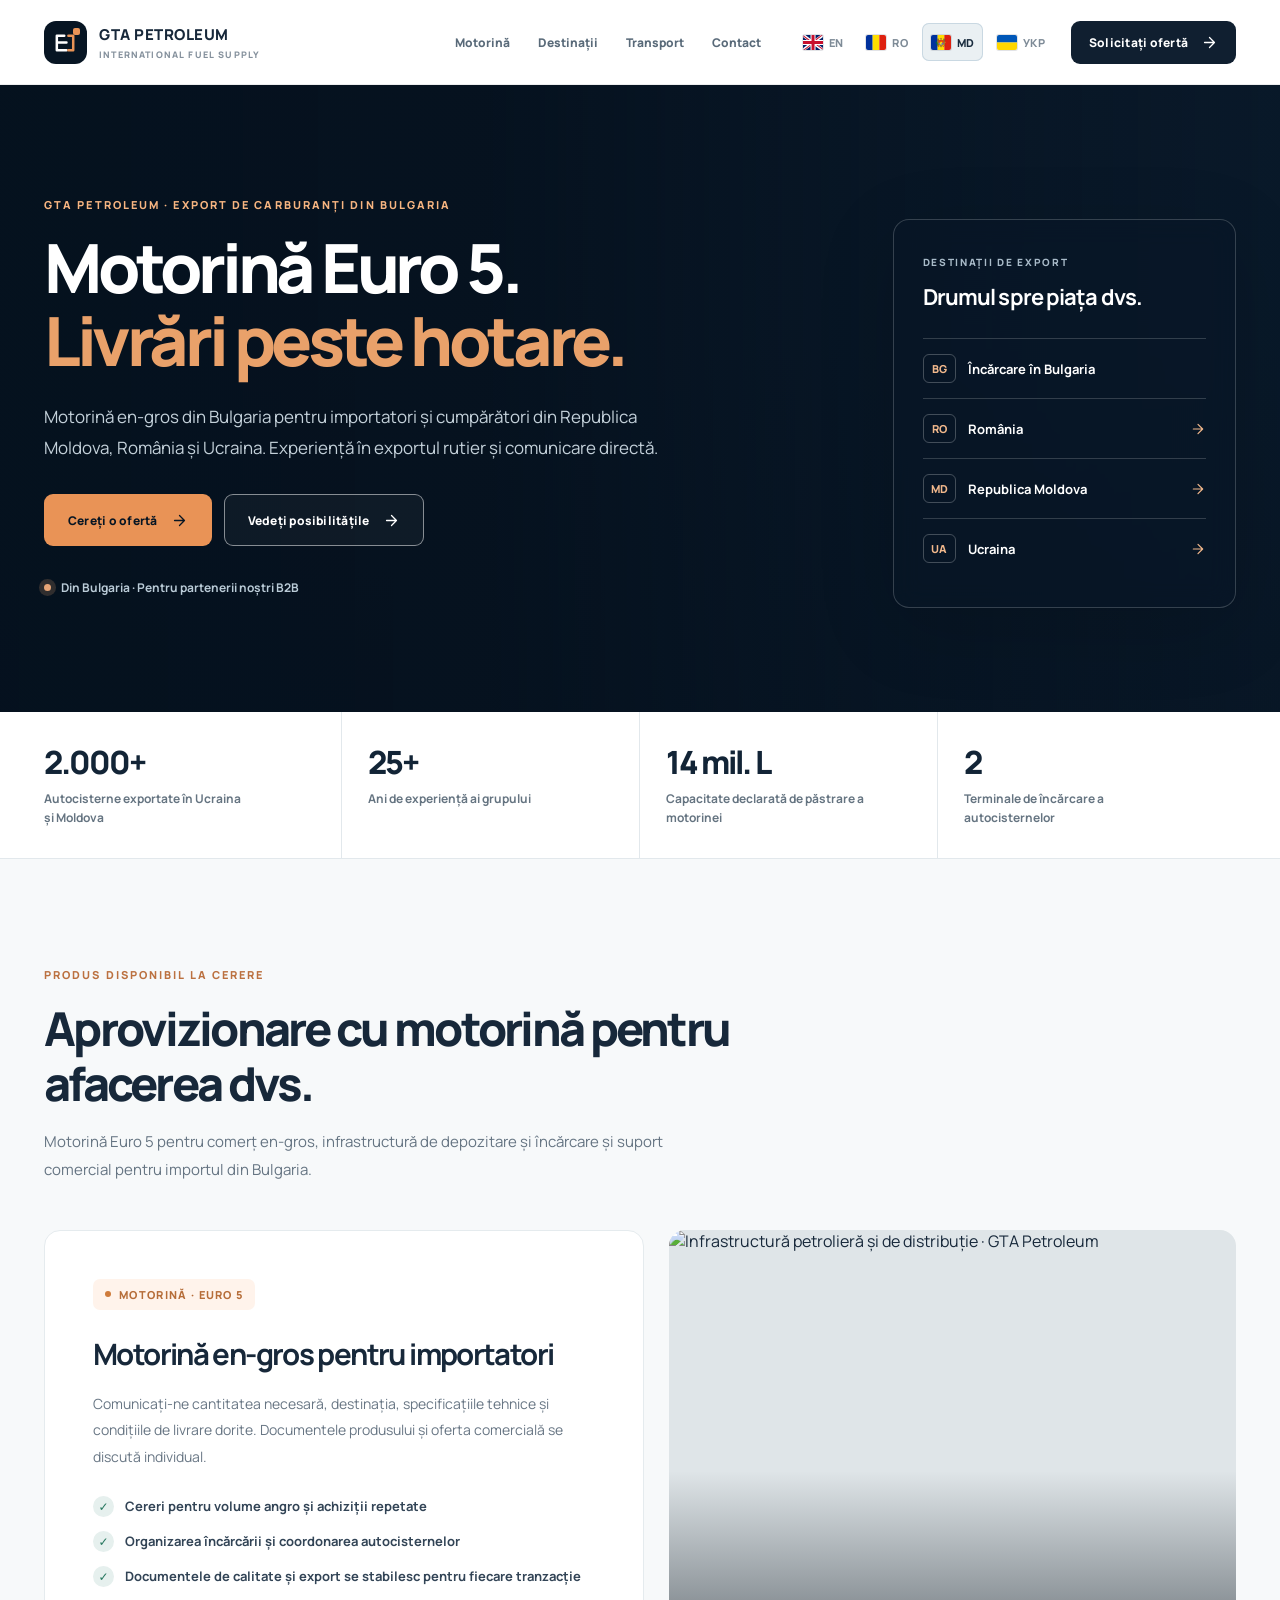
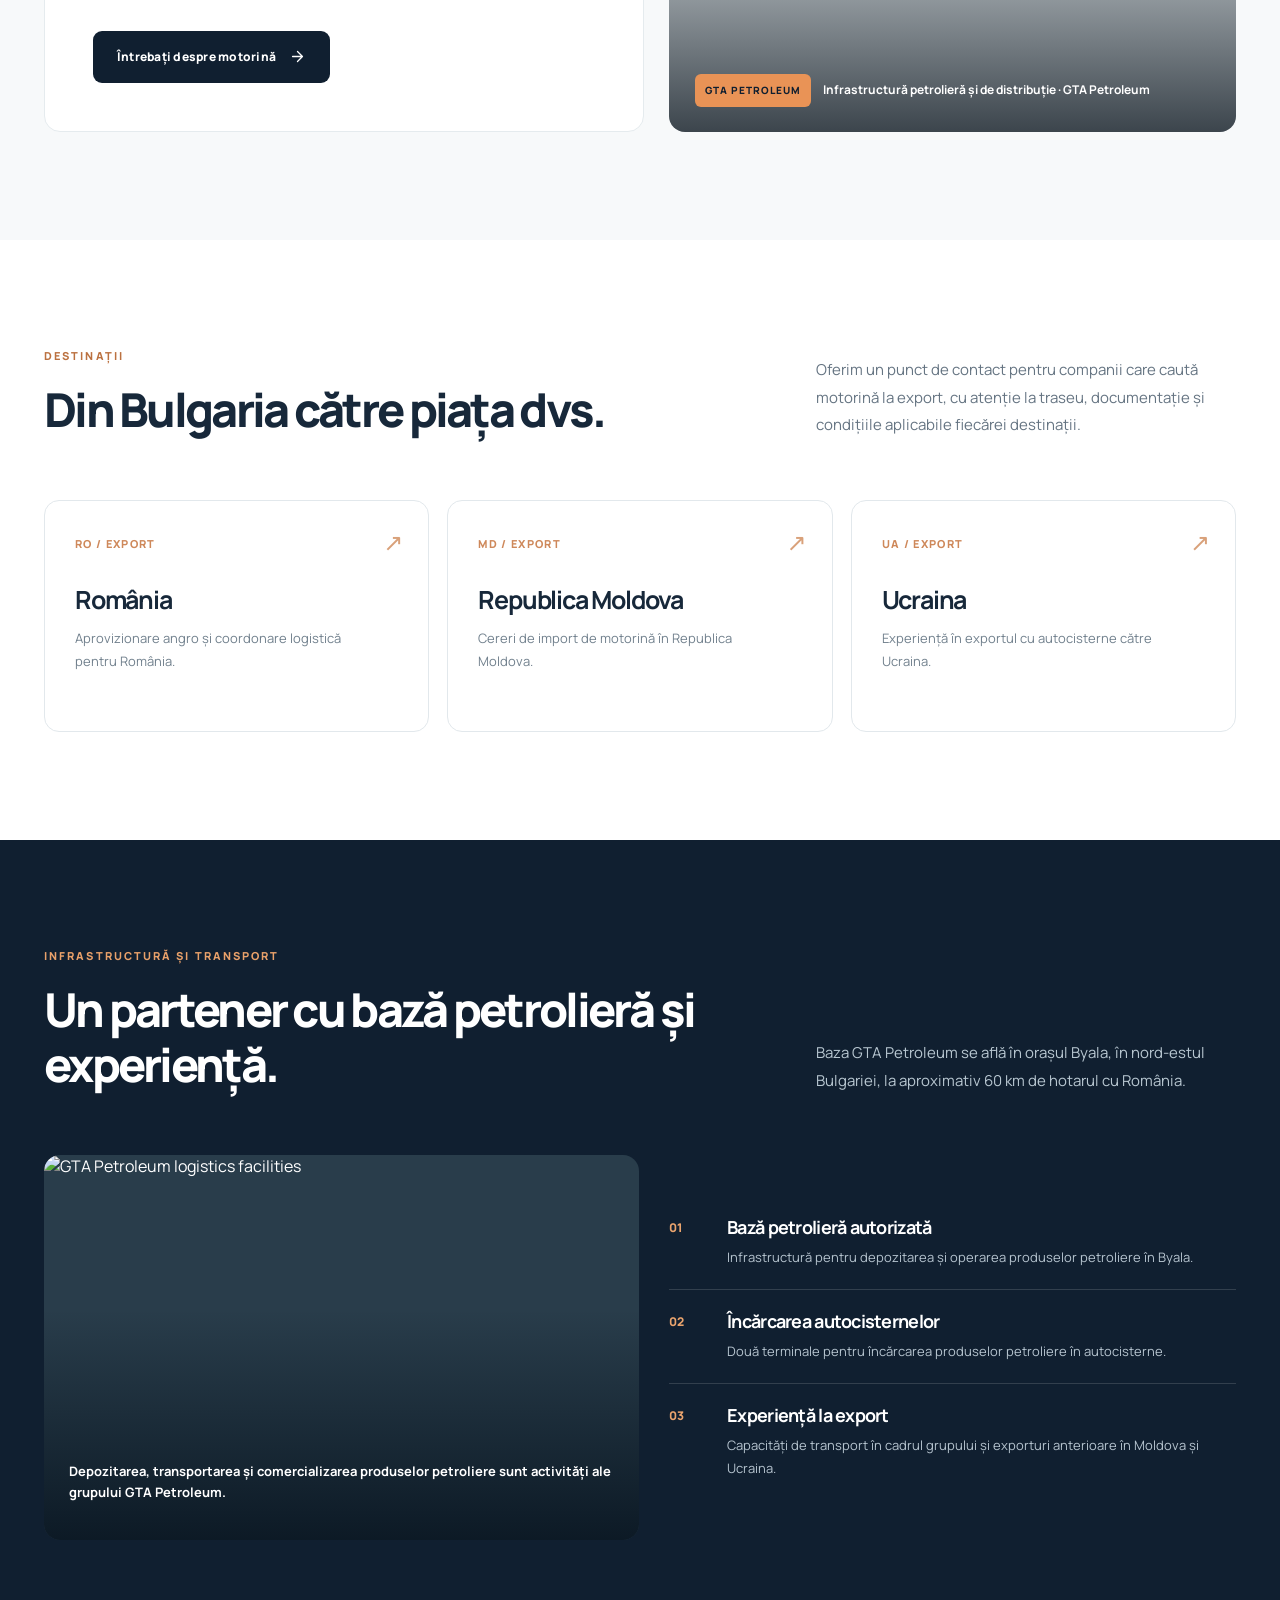
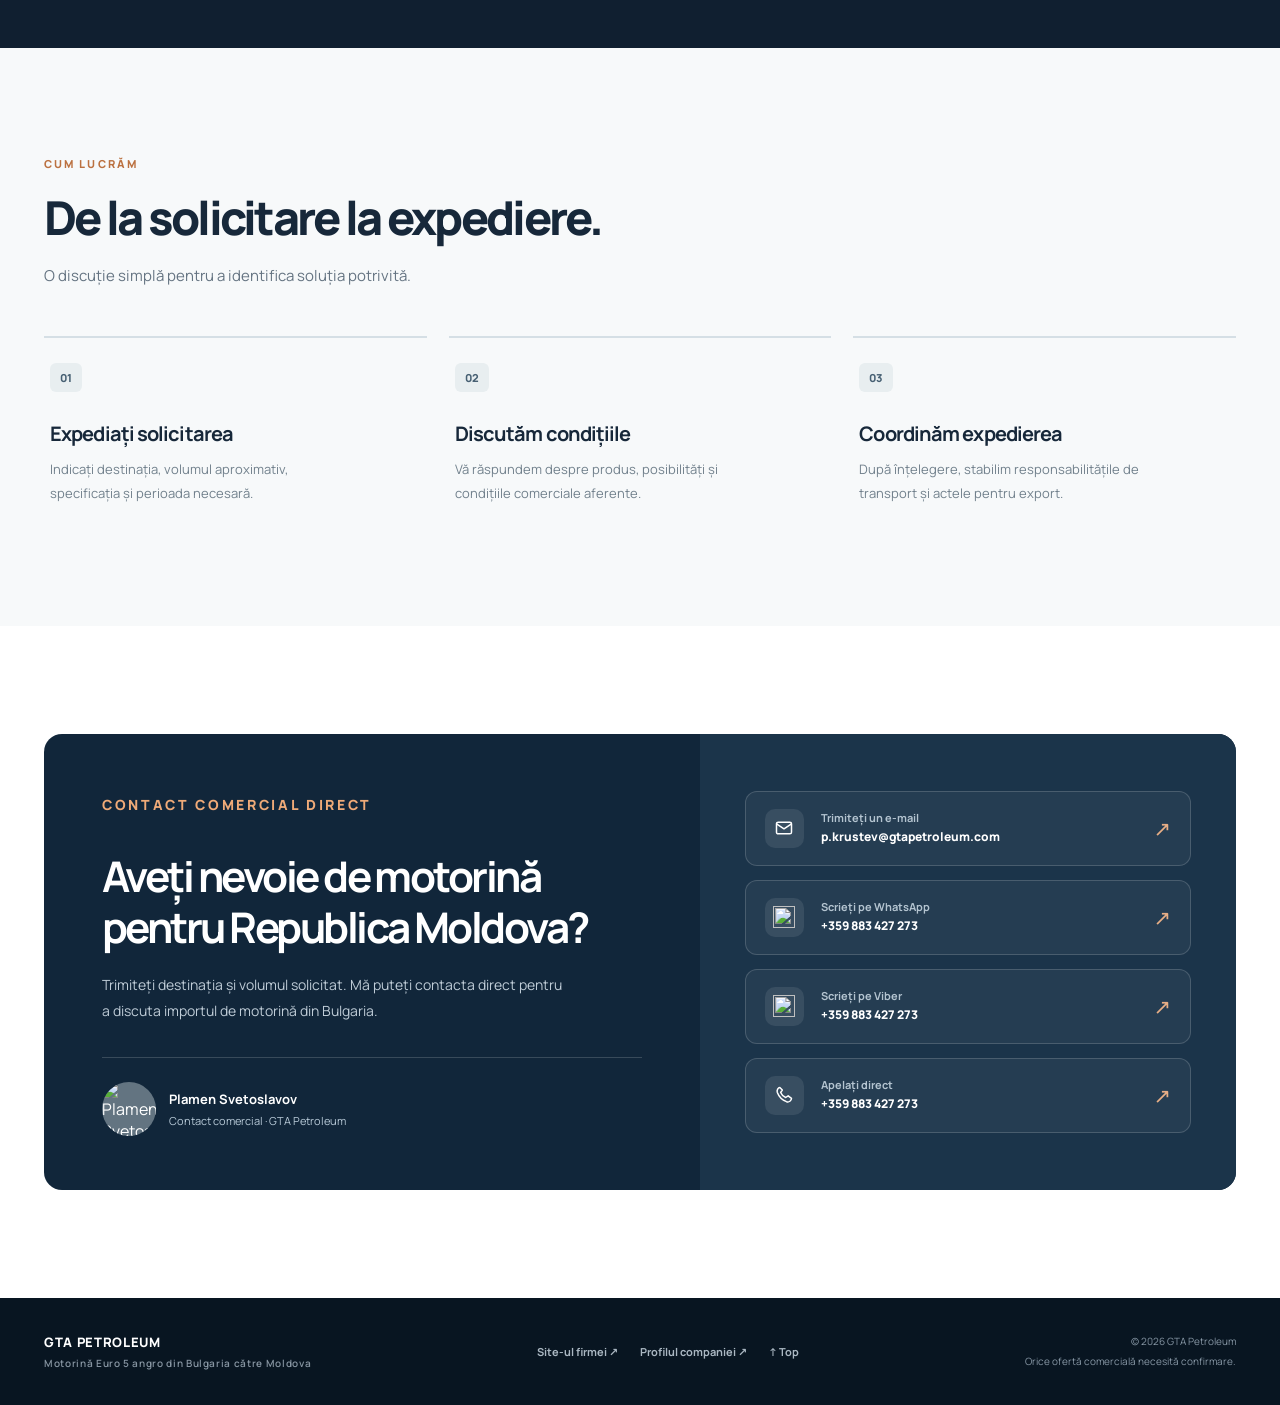
==== commit 77a9c8fb: "Add country flags to multilingual language selector" ====
--- a/md/index.html
+++ b/md/index.html
@@ -44,7 +44,7 @@
       <a href="#logistics">Transport</a>
       <a href="#contact">Contact</a>
     </nav>
-    <div class="nav-actions"><div class="languages" aria-label="Language / Limba / Мова"><a href="https://plamensve.github.io/ukr_md_fuel/" lang="en" hreflang="en"  aria-label="English">EN</a><a href="https://plamensve.github.io/ukr_md_fuel/ro/" lang="ro-RO" hreflang="ro-RO"  aria-label="Română — România">RO</a><a href="https://plamensve.github.io/ukr_md_fuel/md/" lang="ro-MD" hreflang="ro-MD" aria-current="page" aria-label="Română — Moldova">MD</a><a href="https://plamensve.github.io/ukr_md_fuel/uk/" lang="uk-UA" hreflang="uk-UA"  aria-label="Українська">УКР</a></div><a class="btn btn-dark header-cta" href="#contact">Solicitați ofertă <svg xmlns="http://www.w3.org/2000/svg" viewBox="0 0 24 24" fill="none" stroke="currentColor" stroke-width="1.8" stroke-linecap="round" stroke-linejoin="round" aria-hidden="true"><path d="M5 12h14m-7-7 7 7-7 7"/></svg></a></div>
+    <div class="nav-actions"><div class="languages" aria-label="Language / Limba / Мова"><a href="../" lang="en" hreflang="en"  aria-label="English"><img class="language-flag" src="../assets/flags/gb.svg" alt="" aria-hidden="true" width="20" height="15" decoding="async"><span class="language-code">EN</span></a><a href="../ro/" lang="ro-RO" hreflang="ro-RO"  aria-label="Română — România"><img class="language-flag" src="../assets/flags/ro.svg" alt="" aria-hidden="true" width="20" height="15" decoding="async"><span class="language-code">RO</span></a><a href="../md/" lang="ro-MD" hreflang="ro-MD" aria-current="page" aria-label="Română — Moldova"><img class="language-flag" src="../assets/flags/md.svg" alt="" aria-hidden="true" width="20" height="15" decoding="async"><span class="language-code">MD</span></a><a href="../uk/" lang="uk-UA" hreflang="uk-UA"  aria-label="Українська"><img class="language-flag" src="../assets/flags/ua.svg" alt="" aria-hidden="true" width="20" height="15" decoding="async"><span class="language-code">УКР</span></a></div><a class="btn btn-dark header-cta" href="#contact">Solicitați ofertă <svg xmlns="http://www.w3.org/2000/svg" viewBox="0 0 24 24" fill="none" stroke="currentColor" stroke-width="1.8" stroke-linecap="round" stroke-linejoin="round" aria-hidden="true"><path d="M5 12h14m-7-7 7 7-7 7"/></svg></a></div>
     <button class="menu-toggle" type="button" aria-label="Toggle navigation" aria-controls="main-nav" aria-expanded="false" data-menu-toggle><svg viewBox="0 0 24 24" fill="none" stroke="currentColor" stroke-width="1.8" stroke-linecap="round"><path d="M4 7h16M4 12h16M4 17h16"/></svg></button>
   </div>
 </header>
--- a/assets/site.css
+++ b/assets/site.css
@@ -14,3 +14,20 @@
 @media(max-width:820px){.shell{width:min(100% - 36px,680px)}.nav-layout{min-height:71px;gap:13px}.menu-toggle{display:block;order:3;margin-left:auto}.nav-actions{margin-left:auto}.main-nav{display:none;position:absolute;left:0;right:0;top:100%;margin:0;padding:20px max(18px,calc((100vw - 680px)/2));background:#fff;box-shadow:0 17px 25px #0c22321a;border-top:1px solid var(--line);flex-direction:column;align-items:stretch;gap:0}.main-nav.is-open{display:flex}.main-nav a{font-size:14px;padding:15px 5px;border-bottom:1px solid var(--line)}.brand-mark{width:39px;height:39px}.brand-name{font-size:13px}.brand-sub{font-size:8px}.languages a{font-size:11px}.hero-inner{grid-template-columns:1fr;padding-block:95px 75px}.hero{min-height:auto}.hero h1{max-width:620px}.routes-panel{display:none}.proof-grid{grid-template-columns:repeat(2,1fr)}.stat:nth-child(2){border-right:0}.stat:nth-child(-n+2){border-bottom:1px solid var(--line)}.stat:nth-child(3){padding-left:0}.section{padding-block:76px}.section-header.two{display:block}.section-header.two .section-desc{max-width:650px}.product-grid,.operations,.contact-wrap{grid-template-columns:1fr}.product-visual{min-height:370px}.markets-grid,.steps{grid-template-columns:1fr}.market{min-height:180px}.market h3{margin-top:20px}.operations-photo{min-height:340px}.contact-main{padding:40px}.contact-links{padding:25px 40px 40px}.footer-layout{flex-wrap:wrap}.footer-right{text-align:left}}
 @media(max-width:520px){.shell{width:calc(100% - 36px)}.brand-name{font-size:12px}.brand-sub{letter-spacing:.07em;font-size:7px}.brand-mark{width:36px;height:36px}.nav-layout{gap:7px}.languages{gap:0}.languages a{font-size:10px;padding:7px 5px}.menu-toggle{padding:6px}.hero:before{background-position:65% center}.hero:after{background:linear-gradient(90deg,rgba(5,17,30,.97),rgba(5,17,30,.73)),linear-gradient(0deg,rgba(5,17,30,.5),transparent)}.hero-inner{padding-block:77px 74px}.hero h1{font-size:clamp(40px,10vw,54px);letter-spacing:-.06em}.hero-copy{font-size:14px;line-height:1.8}.hero-actions{flex-direction:column;align-items:stretch}.btn{width:100%}.hero-note{font-size:11px}.stat{padding:24px 13px}.stat strong{font-size:26px}.stat span{font-size:10px}.section{padding-block:64px}.section-title{font-size:clamp(30px,8vw,41px)}.section-desc{font-size:14px}.section-header{margin-bottom:32px}.product-copy{padding:28px 23px}.product-visual{min-height:305px}.market{padding:24px}.market h3{font-size:22px}.operations-photo{min-height:275px}.operation{grid-template-columns:34px 1fr}.contact-main{padding:34px 25px}.contact-links{padding:18px 21px 28px}.contact-link{padding:14px 12px;gap:10px}.contact-label strong{font-size:11px}.contact-icon{flex-basis:34px;height:34px}.footer-layout{display:block}.footer-links{margin-block:23px}.footer-right{line-height:1.7}.person img{width:49px;height:49px}}
 @media(prefers-reduced-motion:reduce){html{scroll-behavior:auto}*,*:before,*:after{transition:none!important;animation:none!important}}
+
+/* Country flags distinguish the four locale switches consistently across operating systems. */
+.languages{gap:5px}
+.languages a{display:inline-flex;align-items:center;justify-content:center;gap:6px;min-height:38px;white-space:nowrap;padding:7px 9px}
+.languages a[aria-current=page]{box-shadow:inset 0 0 0 1px #c9d8e2}
+.language-flag{display:block;width:20px;height:15px;flex-shrink:0;object-fit:cover;border-radius:2px;box-shadow:0 0 0 1px rgba(16,31,48,.12)}
+.language-code{display:inline-block}
+@media(max-width:610px){
+ html{scroll-padding-top:133px}
+ .nav-layout{flex-wrap:wrap;gap:0;padding-block:10px}
+ .brand{order:1}
+ .menu-toggle{order:2;margin-left:auto}
+ .nav-actions{order:3;width:100%;justify-content:center;margin:11px 0 0}
+ .languages{width:100%;gap:7px}
+ .languages a{flex:1;min-width:0;border:1px solid #e2e9ed;border-radius:8px;padding:7px 5px;gap:7px;font-size:11px}
+ .languages a[aria-current=page]{border-color:#bbcedb;box-shadow:inset 0 0 0 1px #bbcedb}
+}
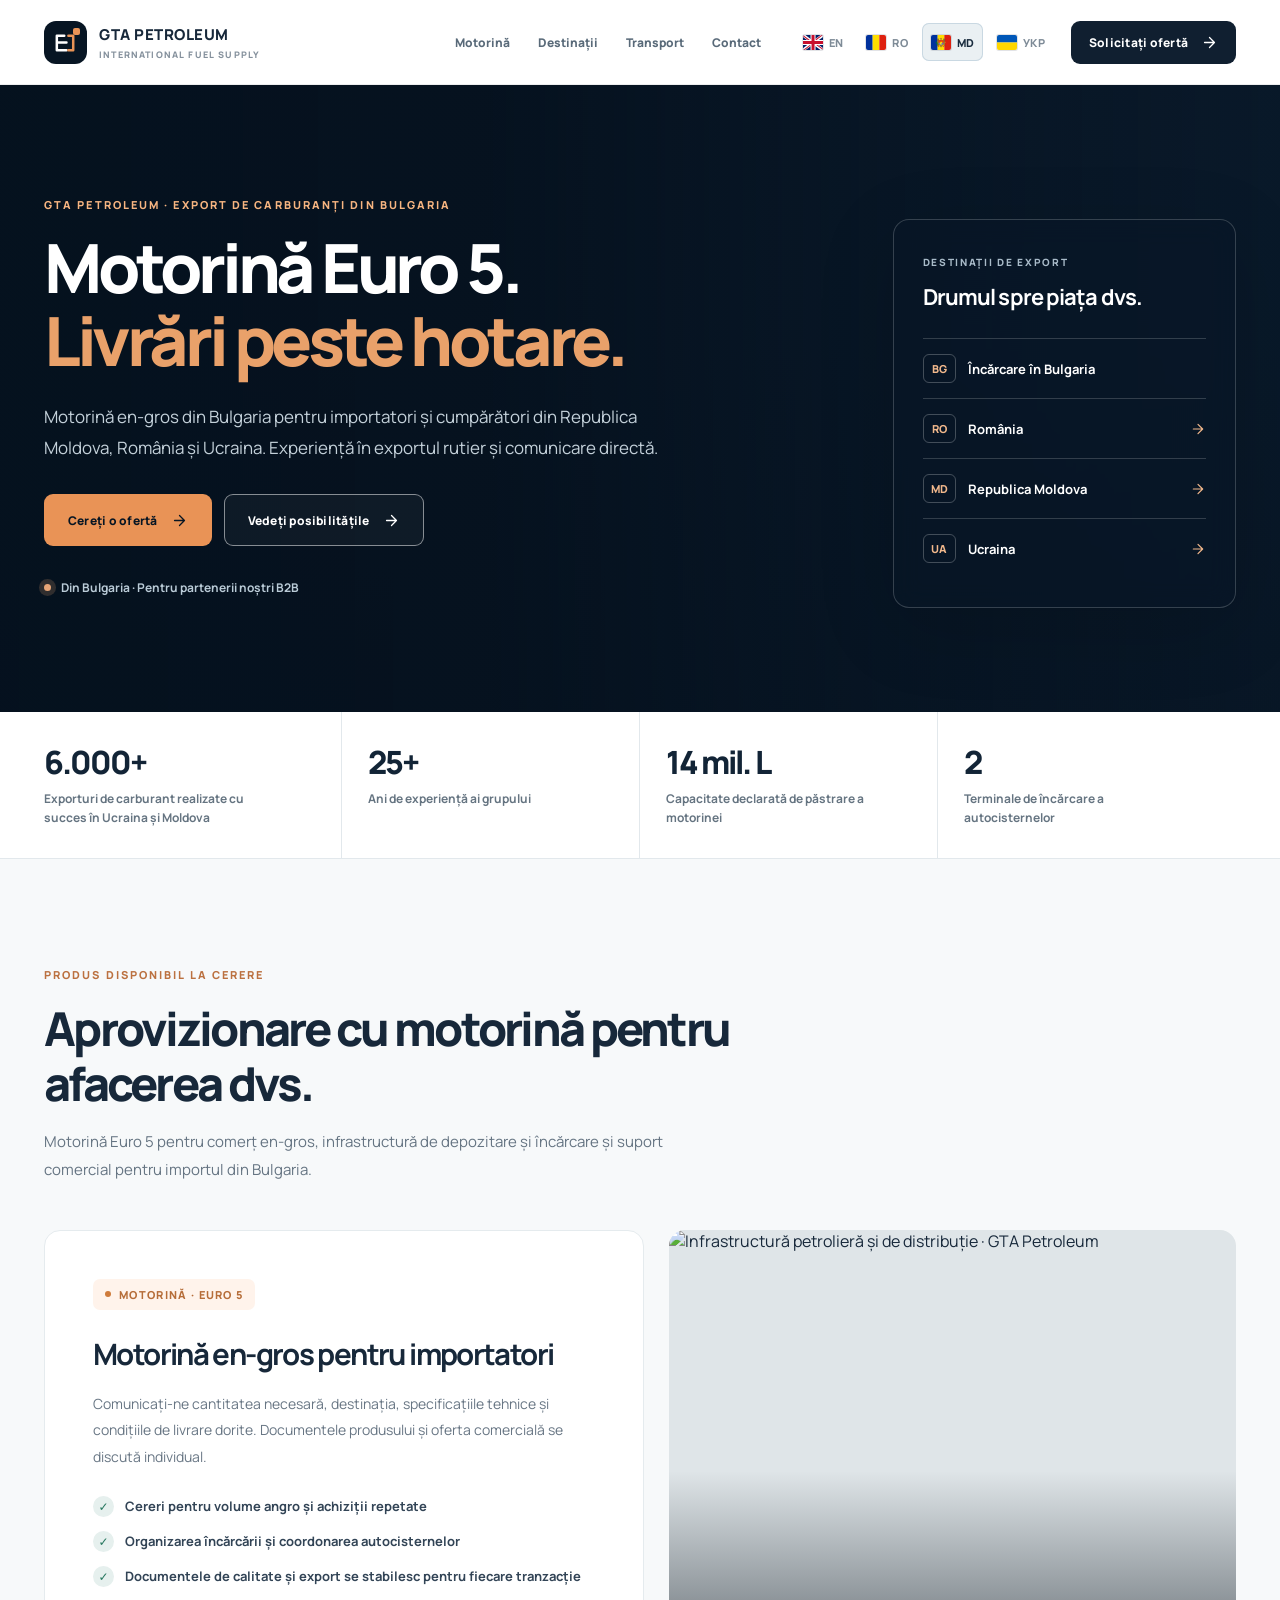
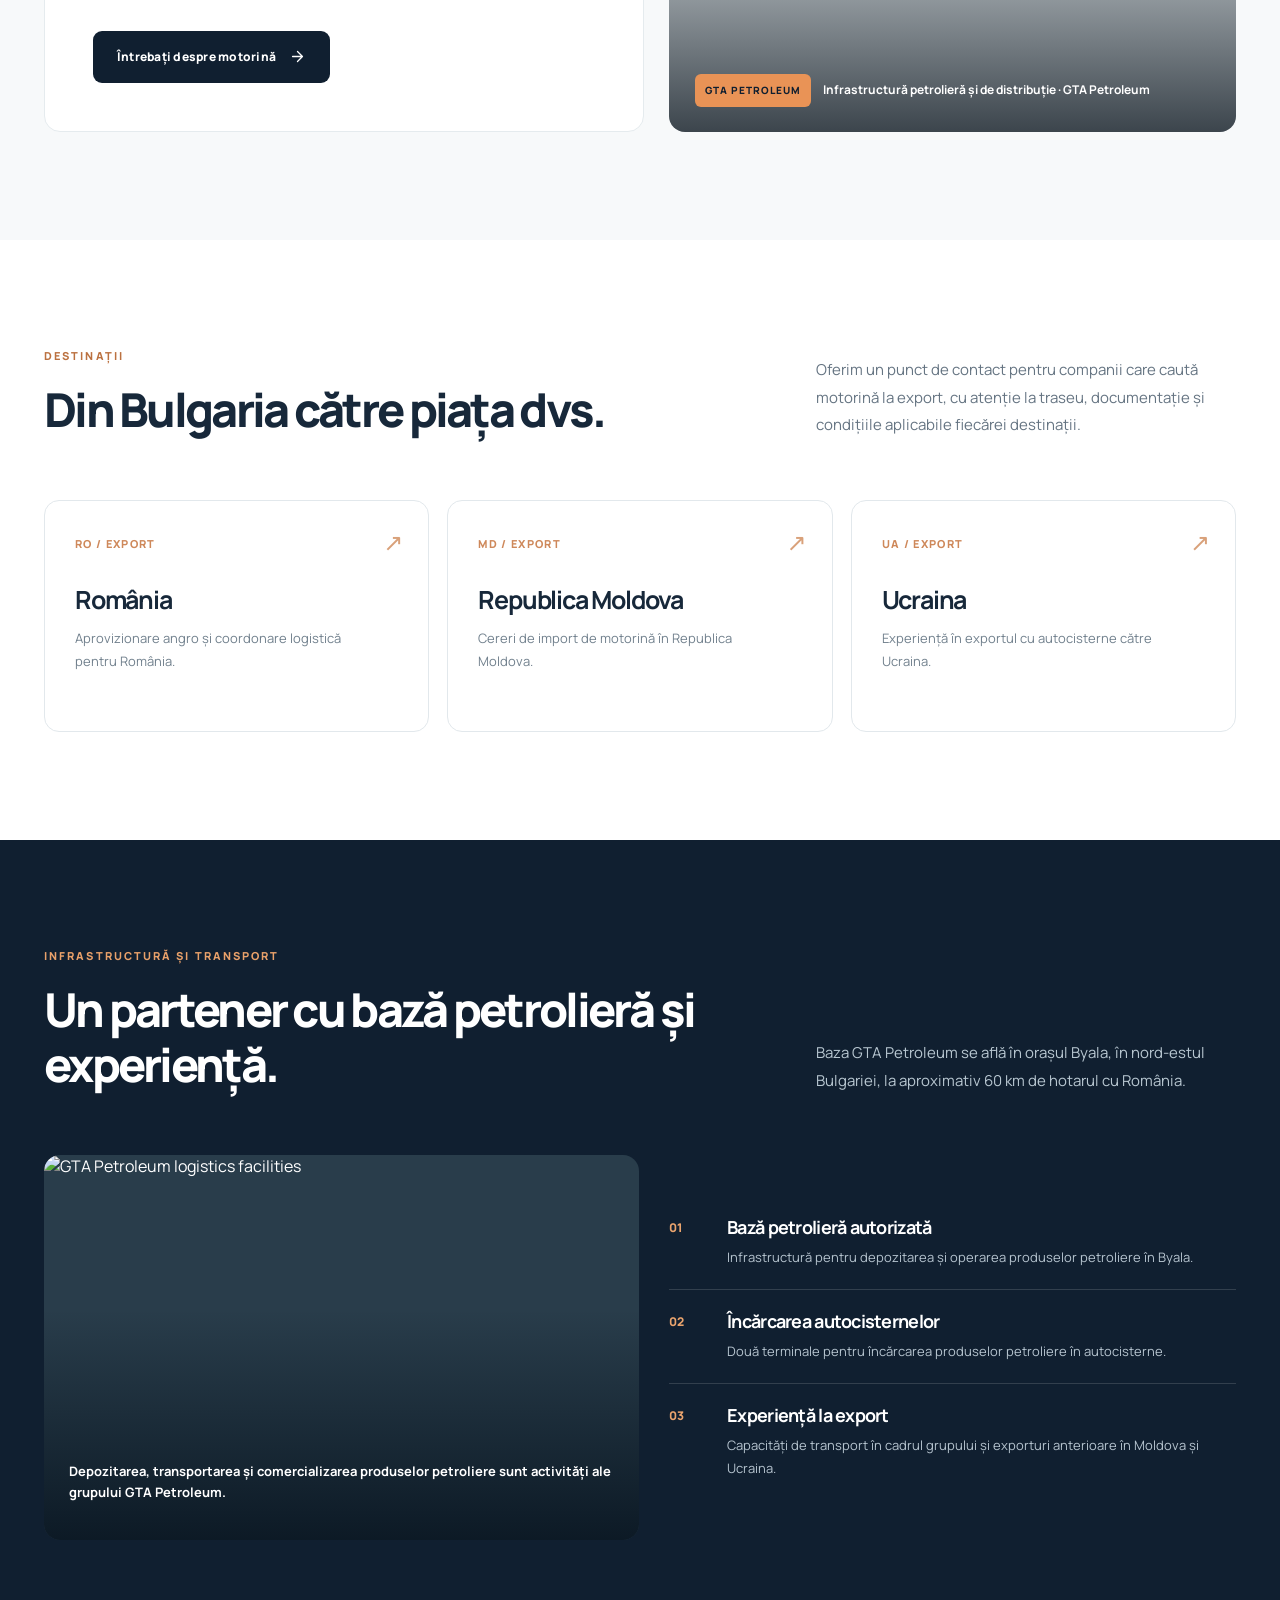
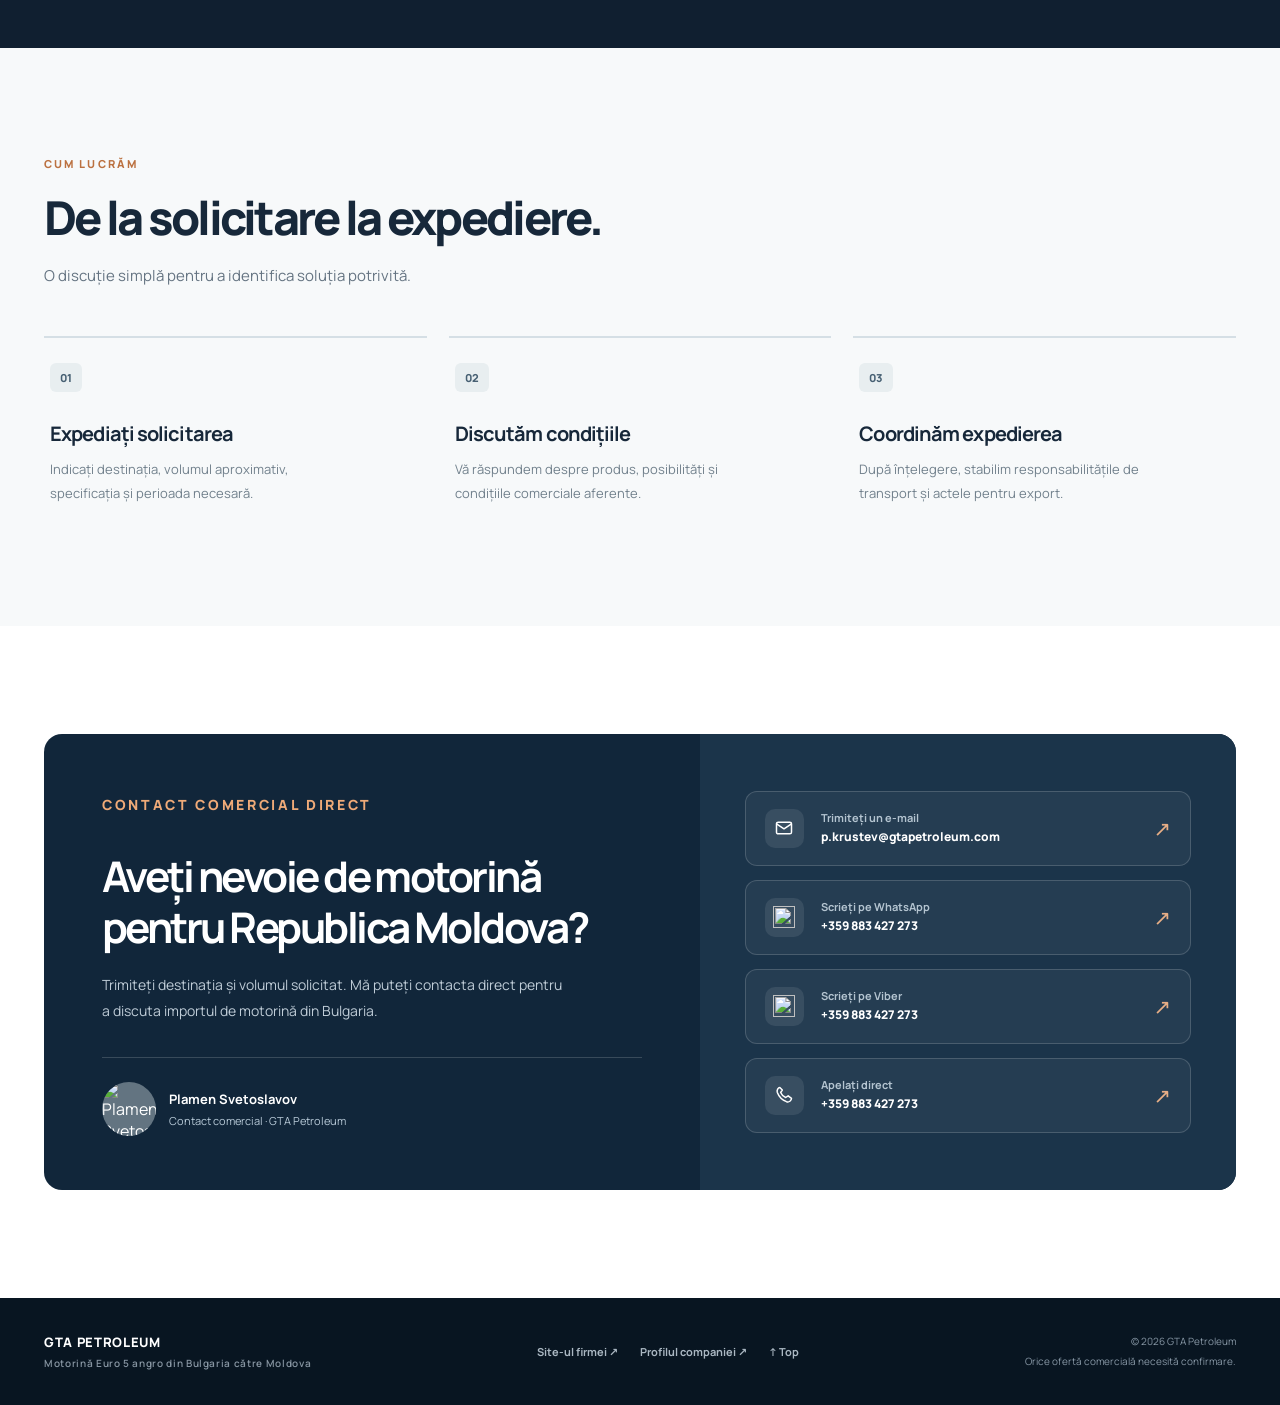
==== commit b823c826: "Correct successful diesel export count to 6,000+ across locales" ====
--- a/md/index.html
+++ b/md/index.html
@@ -68,7 +68,7 @@
       </aside>
     </div>
   </section>
-  <section class="proof" aria-label="Company figures"><div class="shell proof-grid"><div class="stat"><strong>2.000+</strong><span>Autocisterne exportate în Ucraina și Moldova</span></div><div class="stat"><strong>25+</strong><span>Ani de experiență ai grupului</span></div><div class="stat"><strong>14 mil. L</strong><span>Capacitate declarată de păstrare a motorinei</span></div><div class="stat"><strong>2</strong><span>Terminale de încărcare a autocisternelor</span></div></div></section>
+  <section class="proof" aria-label="Company figures"><div class="shell proof-grid"><div class="stat"><strong>6.000+</strong><span>Exporturi de carburant realizate cu succes în Ucraina și Moldova</span></div><div class="stat"><strong>25+</strong><span>Ani de experiență ai grupului</span></div><div class="stat"><strong>14 mil. L</strong><span>Capacitate declarată de păstrare a motorinei</span></div><div class="stat"><strong>2</strong><span>Terminale de încărcare a autocisternelor</span></div></div></section>
   <section class="section product-section" id="fuel" aria-labelledby="fuel-title">
     <div class="shell"><div class="section-header"><p class="eyebrow">PRODUS DISPONIBIL LA CERERE</p><h2 class="section-title" id="fuel-title">Aprovizionare cu motorină pentru afacerea dvs.</h2><p class="section-desc">Motorină Euro 5 pentru comerț en-gros, infrastructură de depozitare și încărcare și suport comercial pentru importul din Bulgaria.</p></div>
       <div class="product-grid">
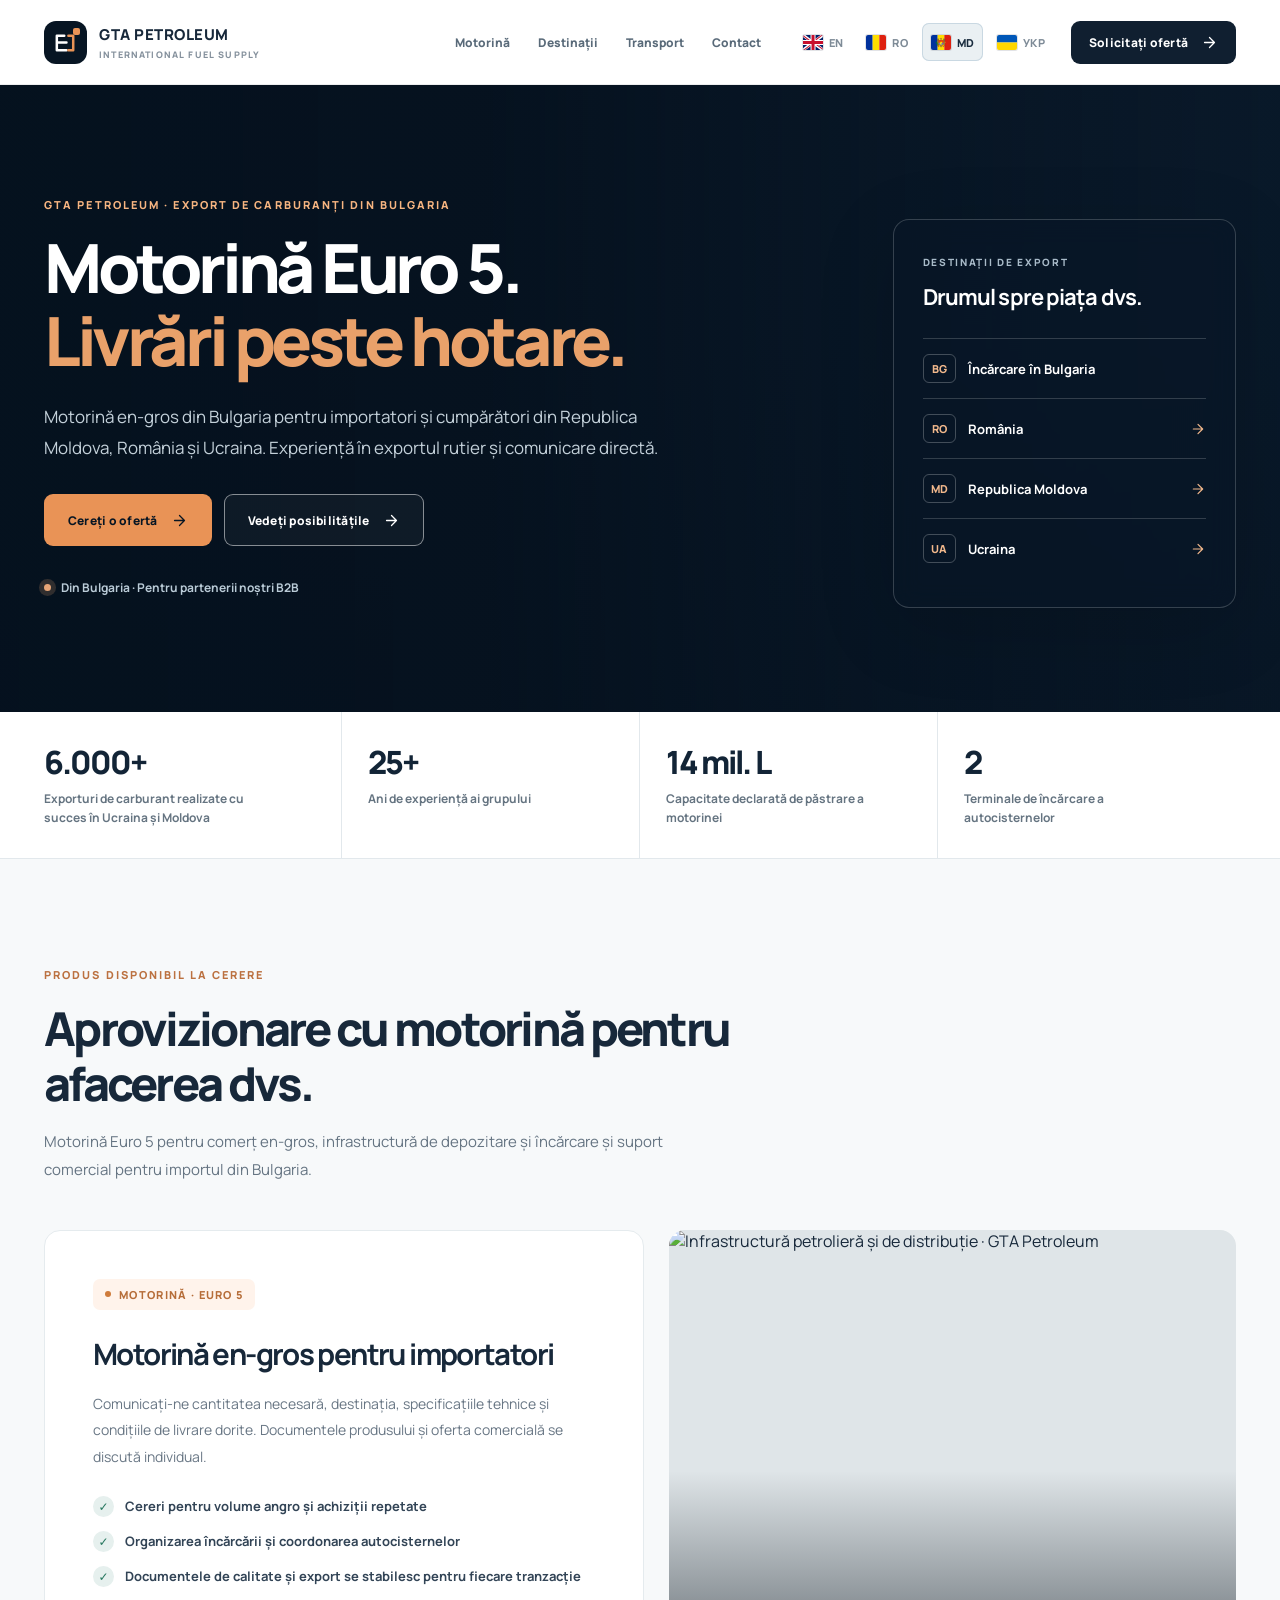
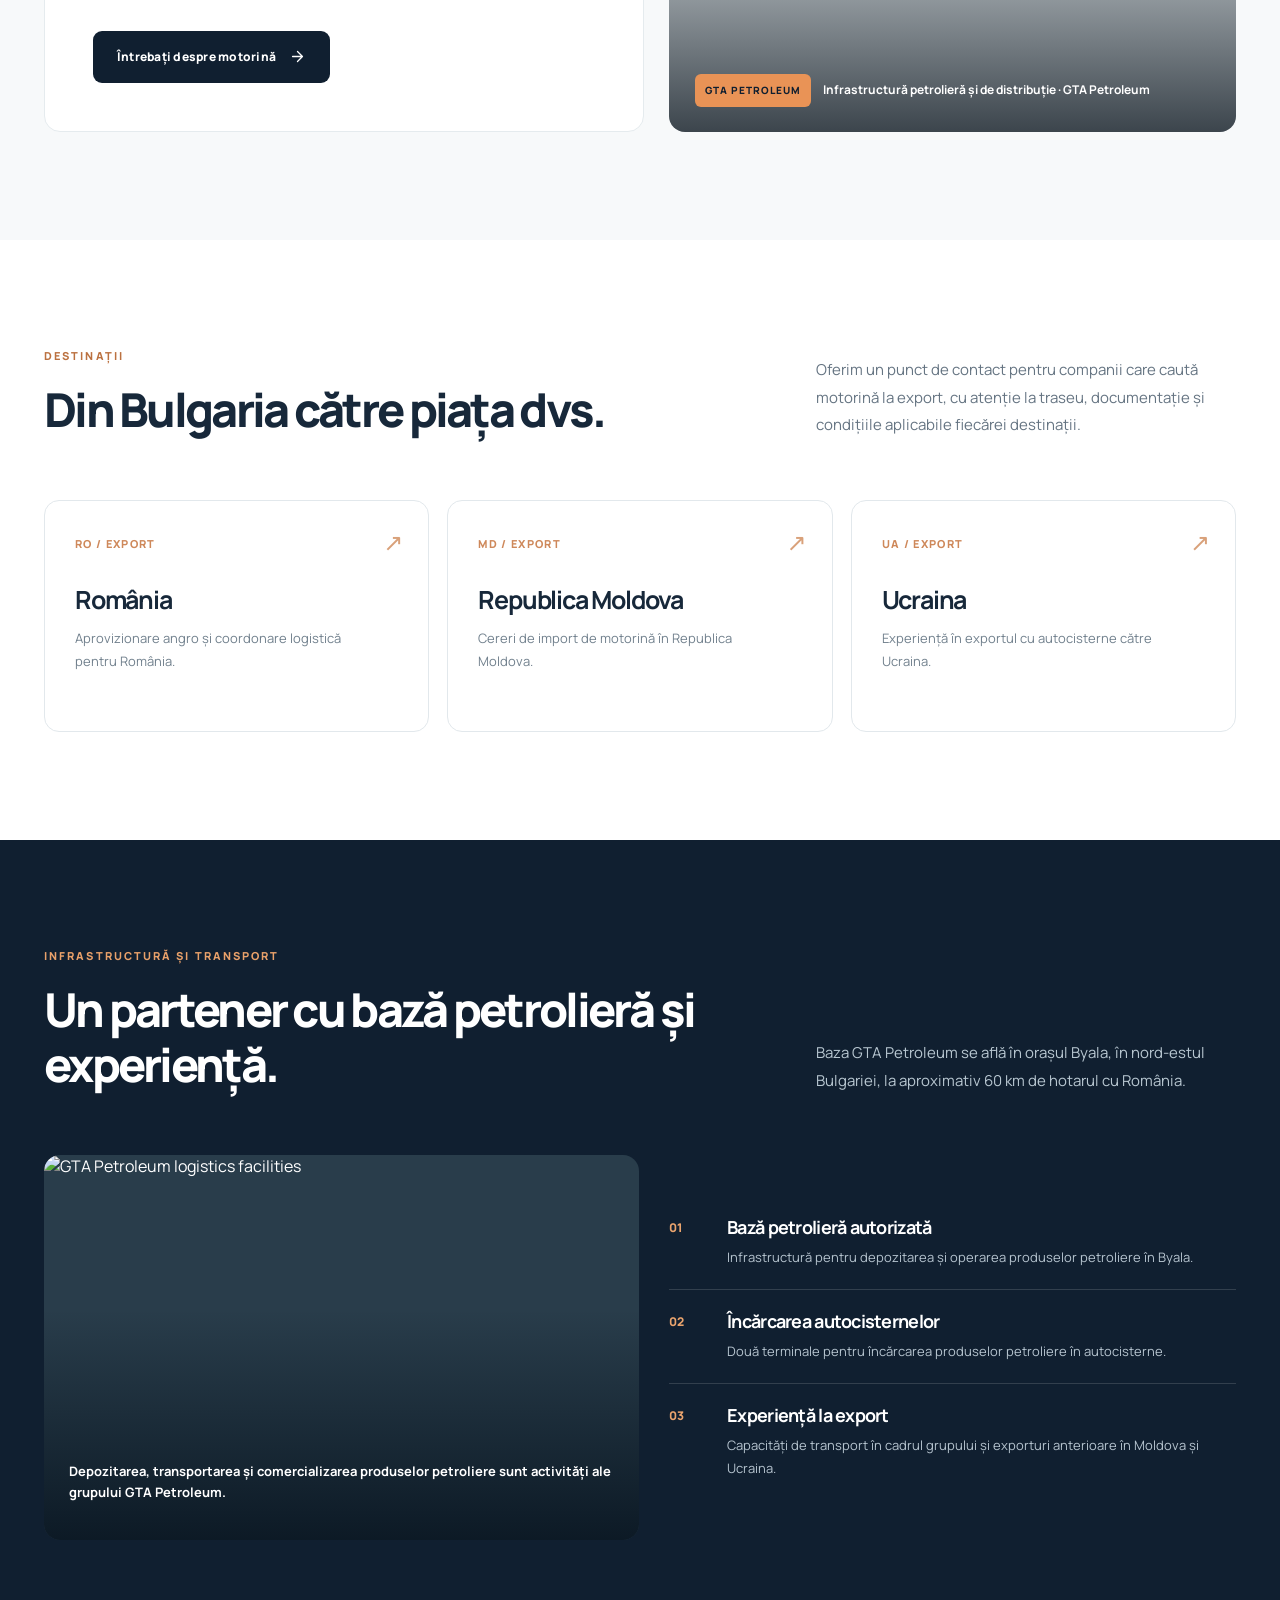
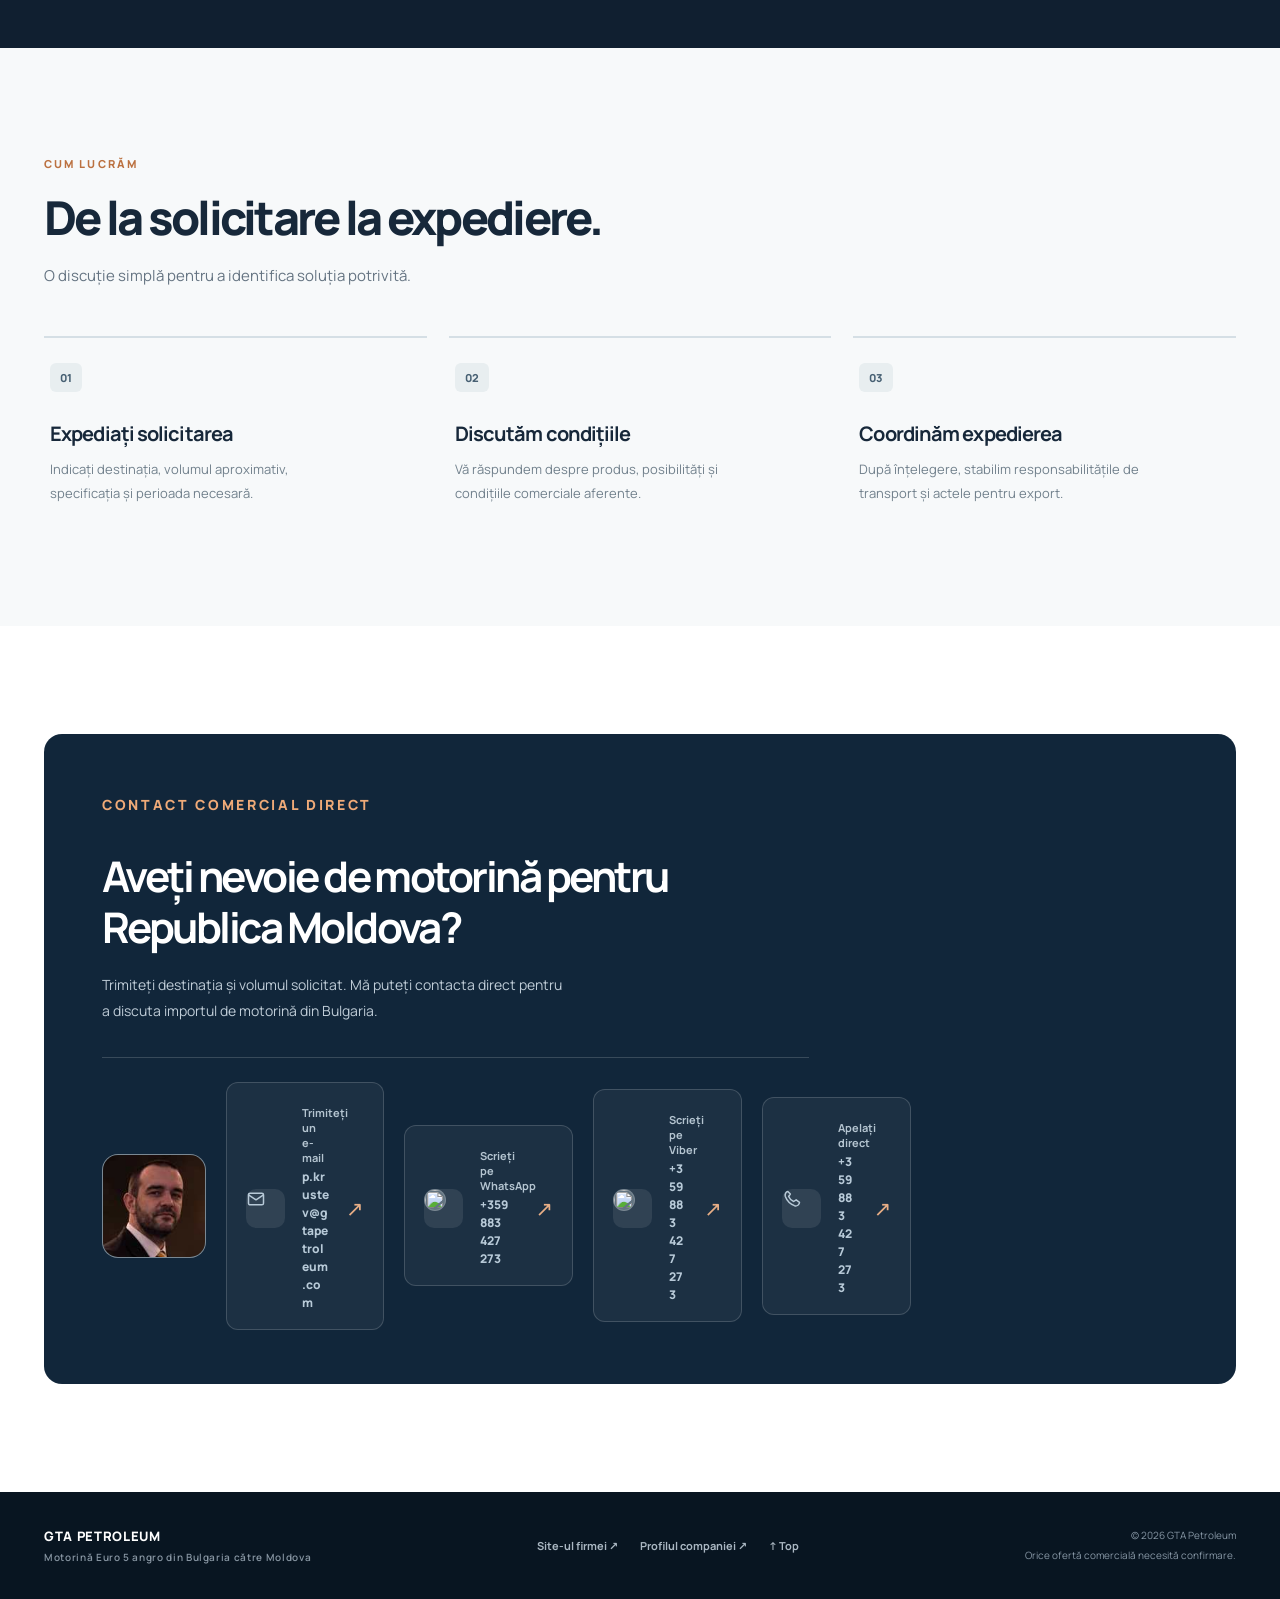
==== commit 3de44f17: "Use supplied portrait in multilingual contact sections" ====
--- a/md/index.html
+++ b/md/index.html
@@ -101,7 +101,7 @@
   <section class="section contact-section" id="contact" aria-labelledby="contact-title">
     <div class="shell"><div class="contact-wrap">
       <div class="contact-main"><p class="eyebrow">CONTACT COMERCIAL DIRECT</p><h2 id="contact-title">Aveți nevoie de motorină pentru Republica Moldova?</h2><p>Trimiteți destinația și volumul solicitat. Mă puteți contacta direct pentru a discuta importul de motorină din Bulgaria.</p>
-        <div class="person"><img src="https://raw.githubusercontent.com/plamensve/SVETOSLAVOV_BG/main/recources/images/my-photo.jpg" alt="Plamen Svetoslavov" loading="lazy" width="54" height="54"><div><strong>Plamen Svetoslavov</strong><span>Contact comercial · GTA Petroleum</span></div></div>
+        <div class="person"><img src="../assets/contact-avatar.jpg" alt="Plamen Svetoslavov" loading="lazy" width="104" height="10414276><div><strong>Plamen Svetoslavov</strong><span>Contact comercial · GTA Petroleum</span></div></div>
       </div>
       <div class="contact-links">
         <a class="contact-link" href="mailto:p.krustev@gtapetroleum.com?subject=Euro%205%20diesel%20export%20enquiry" ><span class="contact-icon"><svg viewBox="0 0 24 24" fill="none" stroke="currentColor" stroke-width="1.8" stroke-linejoin="round" aria-hidden="true"><rect x="3" y="5" width="18" height="14" rx="2"/><path d="m3 7 9 6 9-6"/></svg></span><span class="contact-label"><small>Trimiteți un e-mail</small><strong>p.krustev@gtapetroleum.com</strong></span><span class="arrow" aria-hidden="true">↗</span></a>
--- a/assets/site.css
+++ b/assets/site.css
@@ -8,11 +8,11 @@
 .markets-grid{display:grid;grid-template-columns:repeat(3,1fr);gap:18px}.market{background:white;border:1px solid var(--line);border-radius:15px;padding:30px;min-height:232px;position:relative;transition:border-color .2s,transform .2s}.market:hover{border-color:#daa277;transform:translateY(-3px)}.market .code{font-size:11px;letter-spacing:.12em;color:#ce885a;font-weight:800}.market h3{font-size:25px;margin:29px 0 10px;letter-spacing:-.048em}.market p{font-size:13px;line-height:1.75;color:#71808d;max-width:280px}.market .arr{position:absolute;right:25px;top:24px;font-size:24px;color:#d9a17a}
 .logistics{background:#101f30;color:#fff}.logistics .eyebrow{color:#e9a16a}.logistics .section-title{color:white}.logistics .section-desc{color:#b8c7d1}.operations{display:grid;grid-template-columns:1.05fr 1fr;gap:30px;align-items:stretch}.operations-photo{position:relative;min-height:385px;border-radius:16px;overflow:hidden;background:#293d4b}.operations-photo img{height:100%;width:100%;object-fit:cover;position:absolute;inset:0}.operations-photo:after{content:'';position:absolute;inset:0;background:linear-gradient(0deg,rgba(3,14,25,.75),transparent 60%)}.operations-photo p{position:absolute;bottom:25px;left:25px;right:20px;color:white;font-size:13px;line-height:1.6;font-weight:700;z-index:1}.operations-copy{display:flex;flex-direction:column;justify-content:center;gap:0}.operation{padding:19px 0 20px;border-bottom:1px solid #ffffff24;display:grid;grid-template-columns:47px 1fr;gap:11px}.operation:last-child{border-bottom:0}.operation .num{font-size:12px;color:#eaa46e;font-weight:800;margin-top:4px}.operation h3{font-size:18px;letter-spacing:-.04em;margin-bottom:7px}.operation p{color:#b6c4cf;font-size:13px;line-height:1.75;margin:0}
 .process{background:#f7f9fa}.steps{display:grid;grid-template-columns:repeat(3,1fr);gap:22px}.step{border-top:2px solid #d5dfe5;padding:25px 6px 0}.step .num{display:inline-flex;background:#e8eef0;border-radius:6px;padding:7px 10px;font-size:11px;font-weight:800;color:#476073;margin-bottom:28px}.step h3{font-size:20px;letter-spacing:-.045em;margin-bottom:11px}.step p{font-size:13px;color:#71808c;line-height:1.8;max-width:310px}
-.contact-section{background:#fff}.contact-wrap{border-radius:18px;background:#11263a;color:#fff;display:grid;grid-template-columns:1.1fr .9fr;overflow:hidden}.contact-main{padding:58px 58px 54px}.contact-main .eyebrow{color:#efaa78}.contact-main h2{font-size:clamp(32px,3.3vw,46px);line-height:1.2;letter-spacing:-.06em;margin-bottom:20px}.contact-main>p{color:#bfccd7;font-size:14px;line-height:1.85;max-width:470px;margin-bottom:33px}.person{display:flex;align-items:center;gap:13px;border-top:1px solid #ffffff2a;padding-top:24px}.person img{width:54px;height:54px;object-fit:cover;border-radius:50%;background:#637481}.person strong{display:block;font-size:13px}.person span{display:block;color:#b8cad8;font-size:11px;margin-top:5px}.contact-links{padding:45px;display:flex;flex-direction:column;justify-content:center;gap:14px;background:#1b344a}.contact-link{display:flex;align-items:center;gap:17px;background:#ffffff0c;border:1px solid #ffffff2a;border-radius:12px;padding:17px 19px;transition:background .2s,transform .2s}.contact-link:hover{background:#ffffff1a;transform:translateX(3px)}.contact-icon{display:grid;place-items:center;flex:0 0 39px;height:39px;border-radius:10px;background:#ffffff16;color:#fff}.contact-icon svg{width:20px;height:20px}.contact-icon img{width:22px;height:22px;object-fit:contain}.contact-label{min-width:0;flex:1}.contact-label small{display:block;color:#b4c4d0;font-size:11px;font-weight:700;margin-bottom:3px}.contact-label strong{display:block;overflow-wrap:anywhere;font-size:12px;line-height:1.5;font-weight:800}.contact-link .arrow{font-size:21px;color:#e7ae86}
+.contact-section{background:#fff}.contact-wrap{border-radius:18px;background:#11263a;color:#fff;display:grid;grid-template-columns:1.1fr .9fr;overflow:hidden}.contact-main{padding:58px 58px 54px}.contact-main .eyebrow{color:#efaa78}.contact-main h2{font-size:clamp(32px,3.3vw,46px);line-height:1.2;letter-spacing:-.06em;margin-bottom:20px}.contact-main>p{color:#bfccd7;font-size:14px;line-height:1.85;max-width:470px;margin-bottom:33px}.person{display:flex;align-items:center;gap:20px;border-top:1px solid #ffffff2a;padding-top:24px}.person img{width:104px;height:104px;flex:0 0 104px;object-fit:cover;object-position:center 32%;border-radius:16px;background:#637481;border:1px solid #ffffff25}.person strong{display:block;font-size:13px}.person span{display:block;color:#b8cad8;font-size:11px;margin-top:5px}.contact-links{padding:45px;display:flex;flex-direction:column;justify-content:center;gap:14px;background:#1b344a}.contact-link{display:flex;align-items:center;gap:17px;background:#ffffff0c;border:1px solid #ffffff2a;border-radius:12px;padding:17px 19px;transition:background .2s,transform .2s}.contact-link:hover{background:#ffffff1a;transform:translateX(3px)}.contact-icon{display:grid;place-items:center;flex:0 0 39px;height:39px;border-radius:10px;background:#ffffff16;color:#fff}.contact-icon svg{width:20px;height:20px}.contact-icon img{width:22px;height:22px;object-fit:contain}.contact-label{min-width:0;flex:1}.contact-label small{display:block;color:#b4c4d0;font-size:11px;font-weight:700;margin-bottom:3px}.contact-label strong{display:block;overflow-wrap:anywhere;font-size:12px;line-height:1.5;font-weight:800}.contact-link .arrow{font-size:21px;color:#e7ae86}
 .site-footer{background:#081521;color:#aab7c2;padding:35px 0}.footer-layout{display:flex;gap:25px;justify-content:space-between;align-items:center}.footer-brand{font-weight:800;font-size:13px;color:white;letter-spacing:.05em}.footer-brand span{display:block;color:#8795a2;font-size:10px;font-weight:600;margin-top:5px}.footer-links{display:flex;gap:22px;flex-wrap:wrap}.footer-links a{font-size:11px;font-weight:700}.footer-links a:hover{color:#fff}.footer-right{font-size:10px;color:#8797a5;text-align:right}.footer-right span{display:block;margin-top:6px}.skip-link{position:absolute;top:-120px;left:15px;z-index:200;background:white;padding:12px;border-radius:5px}.skip-link:focus{top:8px}
 @media(max-width:1100px){.nav-layout{gap:20px}.main-nav{gap:16px}.main-nav a{font-size:11px}.brand-name{font-size:13px}.nav-actions{gap:8px}.header-cta{display:none}.hero-inner{grid-template-columns:1.7fr 1fr;gap:28px}.hero h1{font-size:clamp(45px,5.1vw,62px)}.product-copy{padding:34px}}
 @media(max-width:820px){.shell{width:min(100% - 36px,680px)}.nav-layout{min-height:71px;gap:13px}.menu-toggle{display:block;order:3;margin-left:auto}.nav-actions{margin-left:auto}.main-nav{display:none;position:absolute;left:0;right:0;top:100%;margin:0;padding:20px max(18px,calc((100vw - 680px)/2));background:#fff;box-shadow:0 17px 25px #0c22321a;border-top:1px solid var(--line);flex-direction:column;align-items:stretch;gap:0}.main-nav.is-open{display:flex}.main-nav a{font-size:14px;padding:15px 5px;border-bottom:1px solid var(--line)}.brand-mark{width:39px;height:39px}.brand-name{font-size:13px}.brand-sub{font-size:8px}.languages a{font-size:11px}.hero-inner{grid-template-columns:1fr;padding-block:95px 75px}.hero{min-height:auto}.hero h1{max-width:620px}.routes-panel{display:none}.proof-grid{grid-template-columns:repeat(2,1fr)}.stat:nth-child(2){border-right:0}.stat:nth-child(-n+2){border-bottom:1px solid var(--line)}.stat:nth-child(3){padding-left:0}.section{padding-block:76px}.section-header.two{display:block}.section-header.two .section-desc{max-width:650px}.product-grid,.operations,.contact-wrap{grid-template-columns:1fr}.product-visual{min-height:370px}.markets-grid,.steps{grid-template-columns:1fr}.market{min-height:180px}.market h3{margin-top:20px}.operations-photo{min-height:340px}.contact-main{padding:40px}.contact-links{padding:25px 40px 40px}.footer-layout{flex-wrap:wrap}.footer-right{text-align:left}}
-@media(max-width:520px){.shell{width:calc(100% - 36px)}.brand-name{font-size:12px}.brand-sub{letter-spacing:.07em;font-size:7px}.brand-mark{width:36px;height:36px}.nav-layout{gap:7px}.languages{gap:0}.languages a{font-size:10px;padding:7px 5px}.menu-toggle{padding:6px}.hero:before{background-position:65% center}.hero:after{background:linear-gradient(90deg,rgba(5,17,30,.97),rgba(5,17,30,.73)),linear-gradient(0deg,rgba(5,17,30,.5),transparent)}.hero-inner{padding-block:77px 74px}.hero h1{font-size:clamp(40px,10vw,54px);letter-spacing:-.06em}.hero-copy{font-size:14px;line-height:1.8}.hero-actions{flex-direction:column;align-items:stretch}.btn{width:100%}.hero-note{font-size:11px}.stat{padding:24px 13px}.stat strong{font-size:26px}.stat span{font-size:10px}.section{padding-block:64px}.section-title{font-size:clamp(30px,8vw,41px)}.section-desc{font-size:14px}.section-header{margin-bottom:32px}.product-copy{padding:28px 23px}.product-visual{min-height:305px}.market{padding:24px}.market h3{font-size:22px}.operations-photo{min-height:275px}.operation{grid-template-columns:34px 1fr}.contact-main{padding:34px 25px}.contact-links{padding:18px 21px 28px}.contact-link{padding:14px 12px;gap:10px}.contact-label strong{font-size:11px}.contact-icon{flex-basis:34px;height:34px}.footer-layout{display:block}.footer-links{margin-block:23px}.footer-right{line-height:1.7}.person img{width:49px;height:49px}}
+@media(max-width:520px){.shell{width:calc(100% - 36px)}.brand-name{font-size:12px}.brand-sub{letter-spacing:.07em;font-size:7px}.brand-mark{width:36px;height:36px}.nav-layout{gap:7px}.languages{gap:0}.languages a{font-size:10px;padding:7px 5px}.menu-toggle{padding:6px}.hero:before{background-position:65% center}.hero:after{background:linear-gradient(90deg,rgba(5,17,30,.97),rgba(5,17,30,.73)),linear-gradient(0deg,rgba(5,17,30,.5),transparent)}.hero-inner{padding-block:77px 74px}.hero h1{font-size:clamp(40px,10vw,54px);letter-spacing:-.06em}.hero-copy{font-size:14px;line-height:1.8}.hero-actions{flex-direction:column;align-items:stretch}.btn{width:100%}.hero-note{font-size:11px}.stat{padding:24px 13px}.stat strong{font-size:26px}.stat span{font-size:10px}.section{padding-block:64px}.section-title{font-size:clamp(30px,8vw,41px)}.section-desc{font-size:14px}.section-header{margin-bottom:32px}.product-copy{padding:28px 23px}.product-visual{min-height:305px}.market{padding:24px}.market h3{font-size:22px}.operations-photo{min-height:275px}.operation{grid-template-columns:34px 1fr}.contact-main{padding:34px 25px}.contact-links{padding:18px 21px 28px}.contact-link{padding:14px 12px;gap:10px}.contact-label strong{font-size:11px}.contact-icon{flex-basis:34px;height:34px}.footer-layout{display:block}.footer-links{margin-block:23px}.footer-right{line-height:1.7}.person{gap:14px}.person img{width:80px;height:80px;flex-basis:80px;border-radius:13px}}
 @media(prefers-reduced-motion:reduce){html{scroll-behavior:auto}*,*:before,*:after{transition:none!important;animation:none!important}}
 
 /* Country flags distinguish the four locale switches consistently across operating systems. */
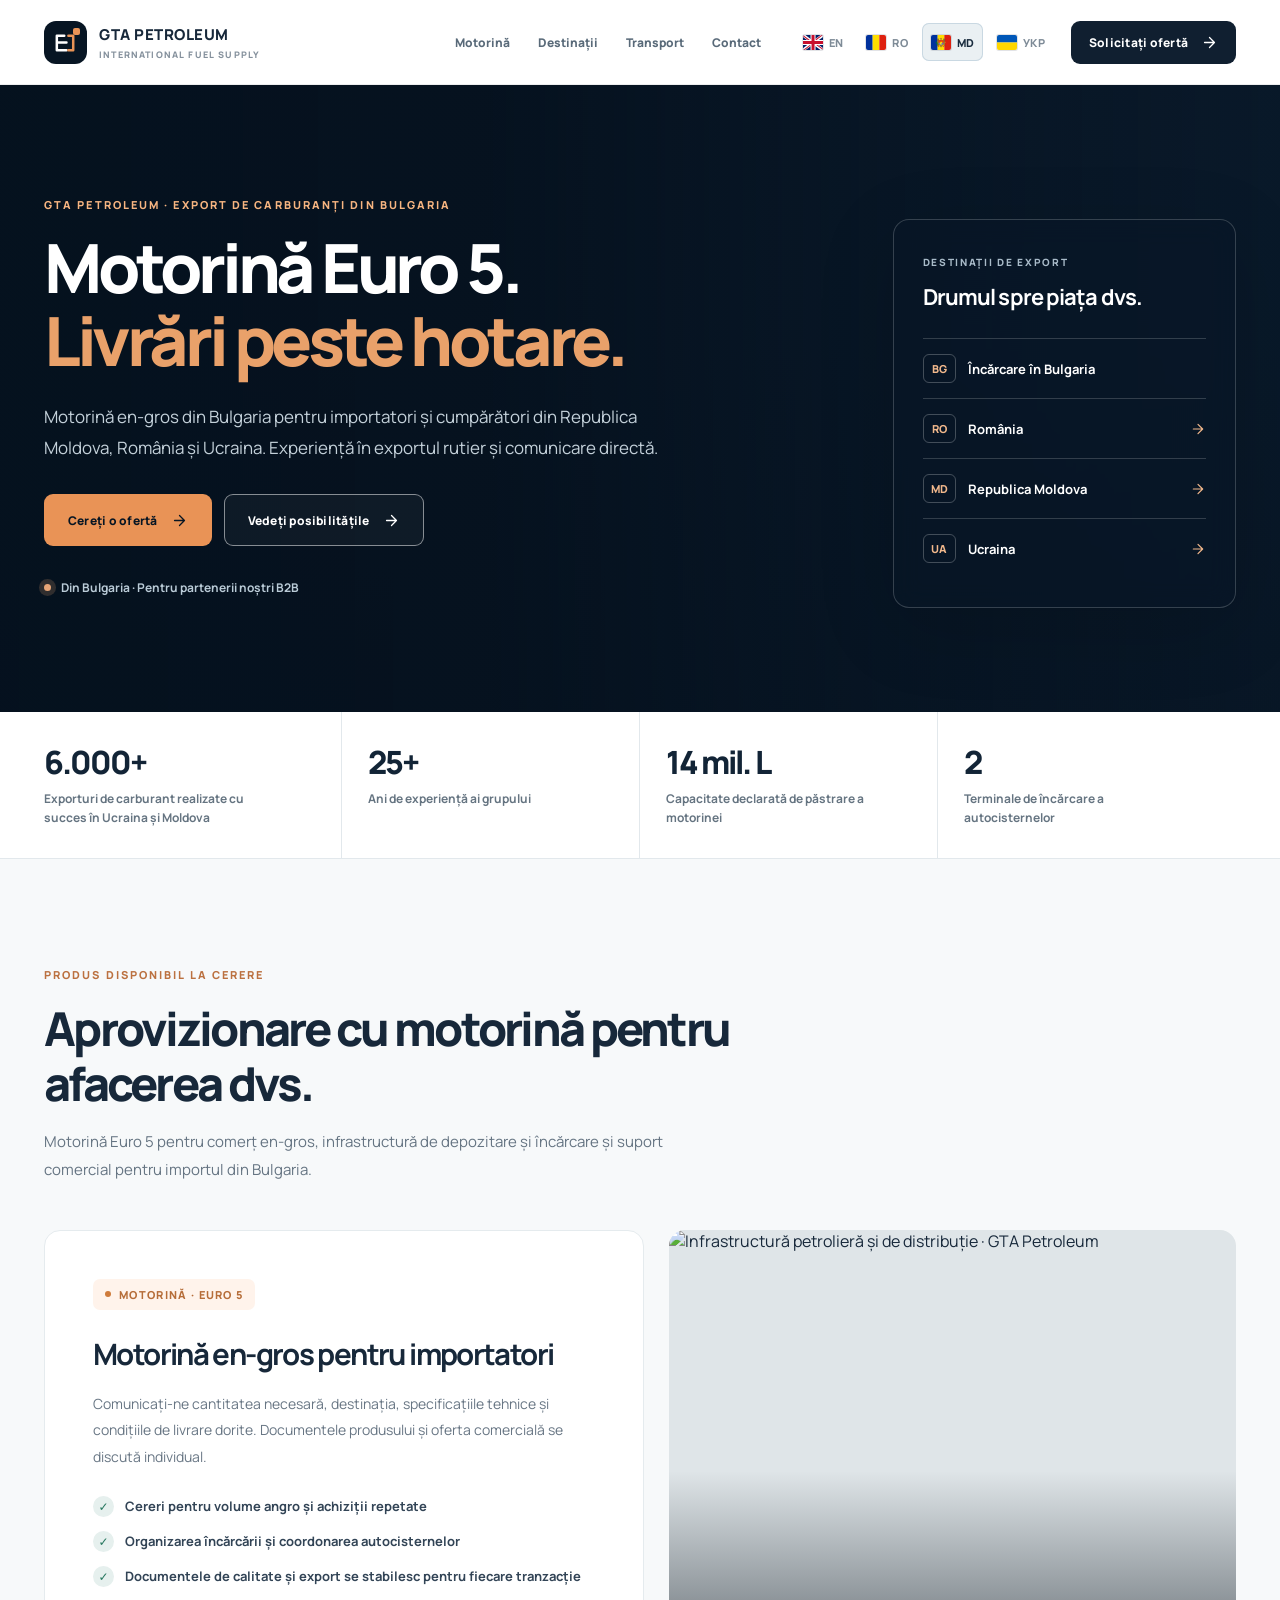
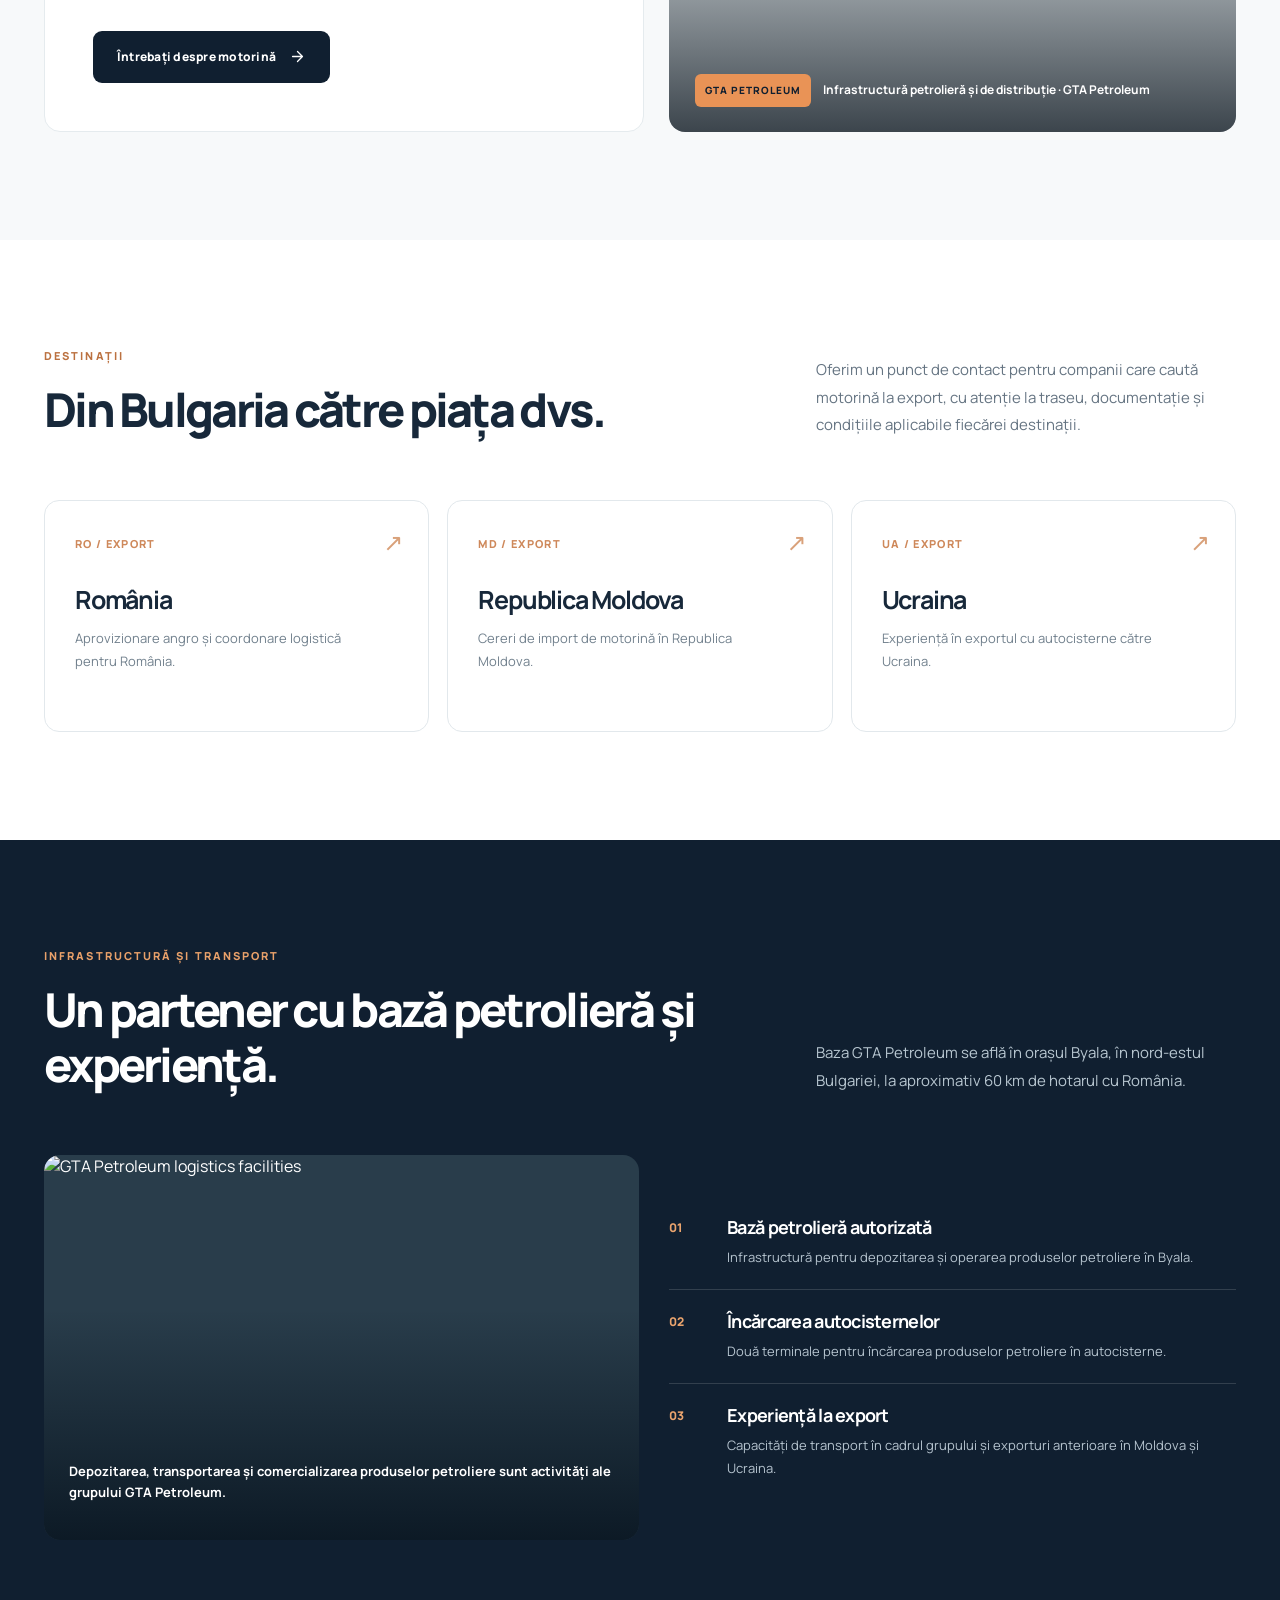
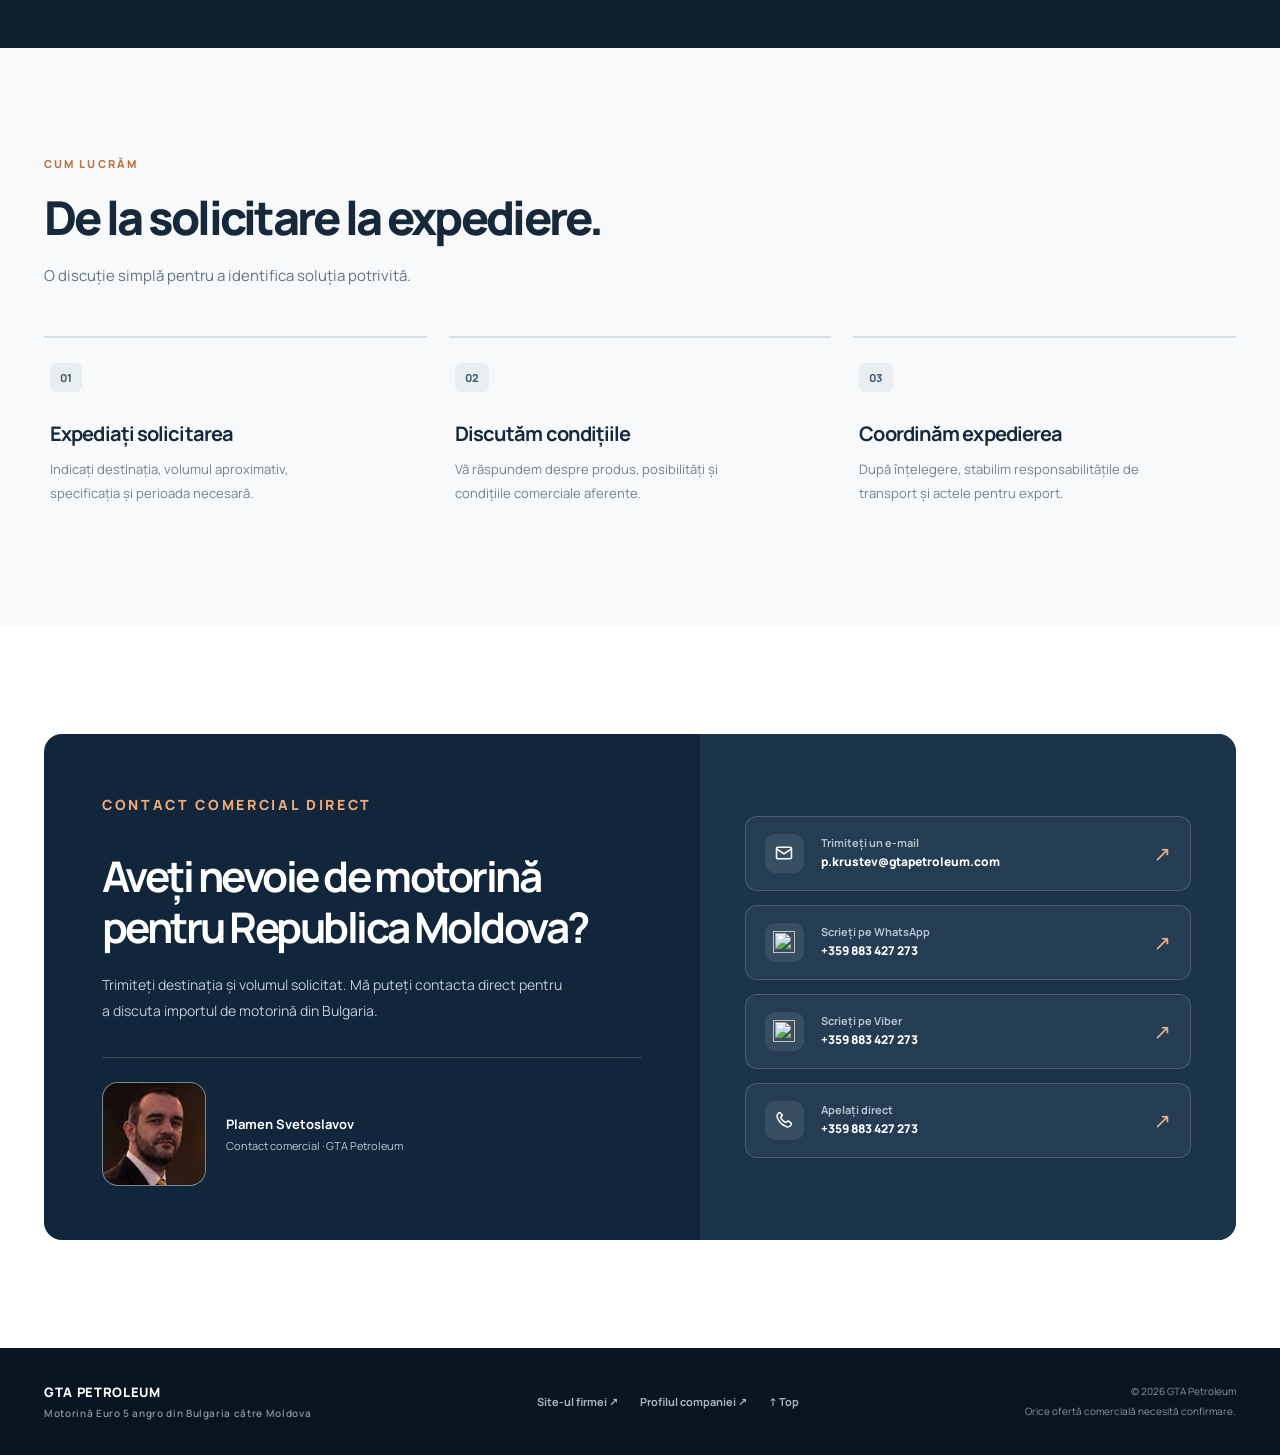
==== commit 1abb0abc: "Fix contact portrait HTML attributes in all locales" ====
--- a/md/index.html
+++ b/md/index.html
@@ -101,7 +101,7 @@
   <section class="section contact-section" id="contact" aria-labelledby="contact-title">
     <div class="shell"><div class="contact-wrap">
       <div class="contact-main"><p class="eyebrow">CONTACT COMERCIAL DIRECT</p><h2 id="contact-title">Aveți nevoie de motorină pentru Republica Moldova?</h2><p>Trimiteți destinația și volumul solicitat. Mă puteți contacta direct pentru a discuta importul de motorină din Bulgaria.</p>
-        <div class="person"><img src="../assets/contact-avatar.jpg" alt="Plamen Svetoslavov" loading="lazy" width="104" height="10414276><div><strong>Plamen Svetoslavov</strong><span>Contact comercial · GTA Petroleum</span></div></div>
+        <div class="person"><img src="../assets/contact-avatar.jpg" alt="Plamen Svetoslavov" loading="lazy" width="104" height="104"><div><strong>Plamen Svetoslavov</strong><span>Contact comercial · GTA Petroleum</span></div></div>
       </div>
       <div class="contact-links">
         <a class="contact-link" href="mailto:p.krustev@gtapetroleum.com?subject=Euro%205%20diesel%20export%20enquiry" ><span class="contact-icon"><svg viewBox="0 0 24 24" fill="none" stroke="currentColor" stroke-width="1.8" stroke-linejoin="round" aria-hidden="true"><rect x="3" y="5" width="18" height="14" rx="2"/><path d="m3 7 9 6 9-6"/></svg></span><span class="contact-label"><small>Trimiteți un e-mail</small><strong>p.krustev@gtapetroleum.com</strong></span><span class="arrow" aria-hidden="true">↗</span></a>
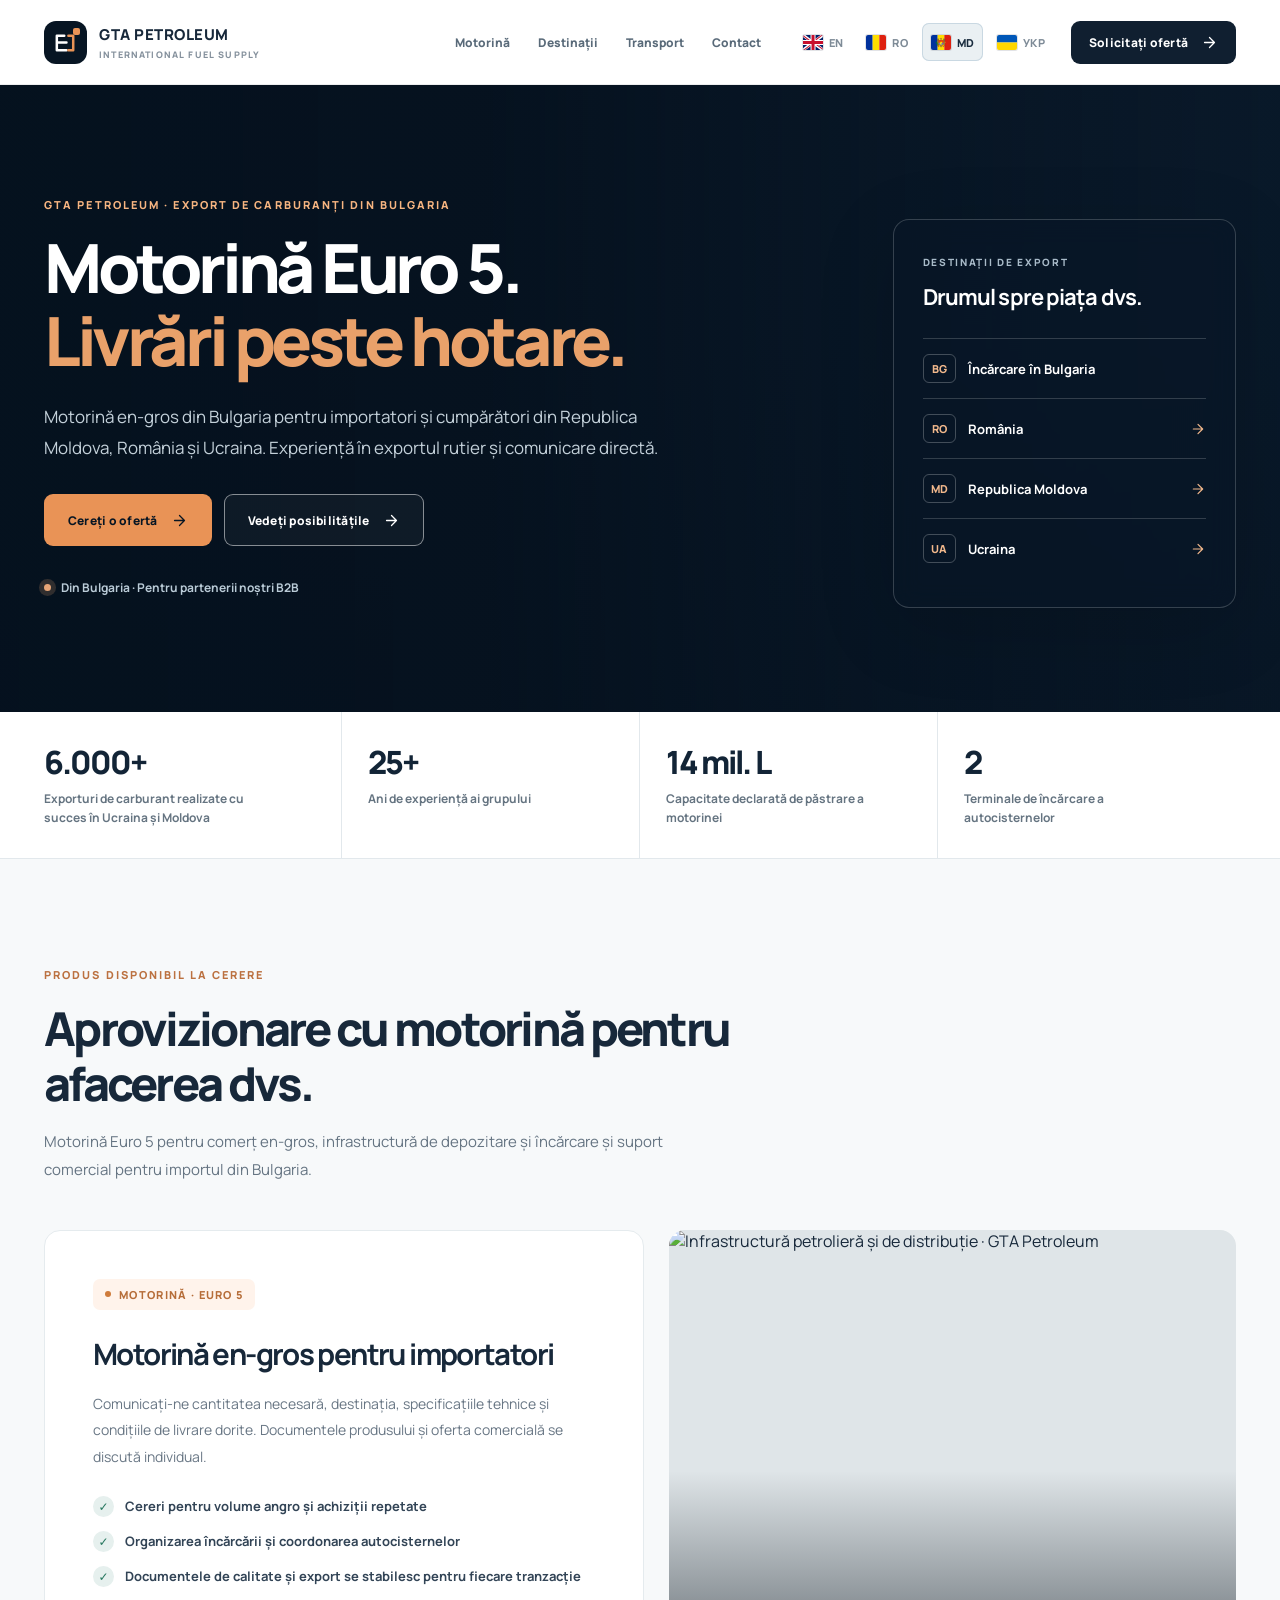
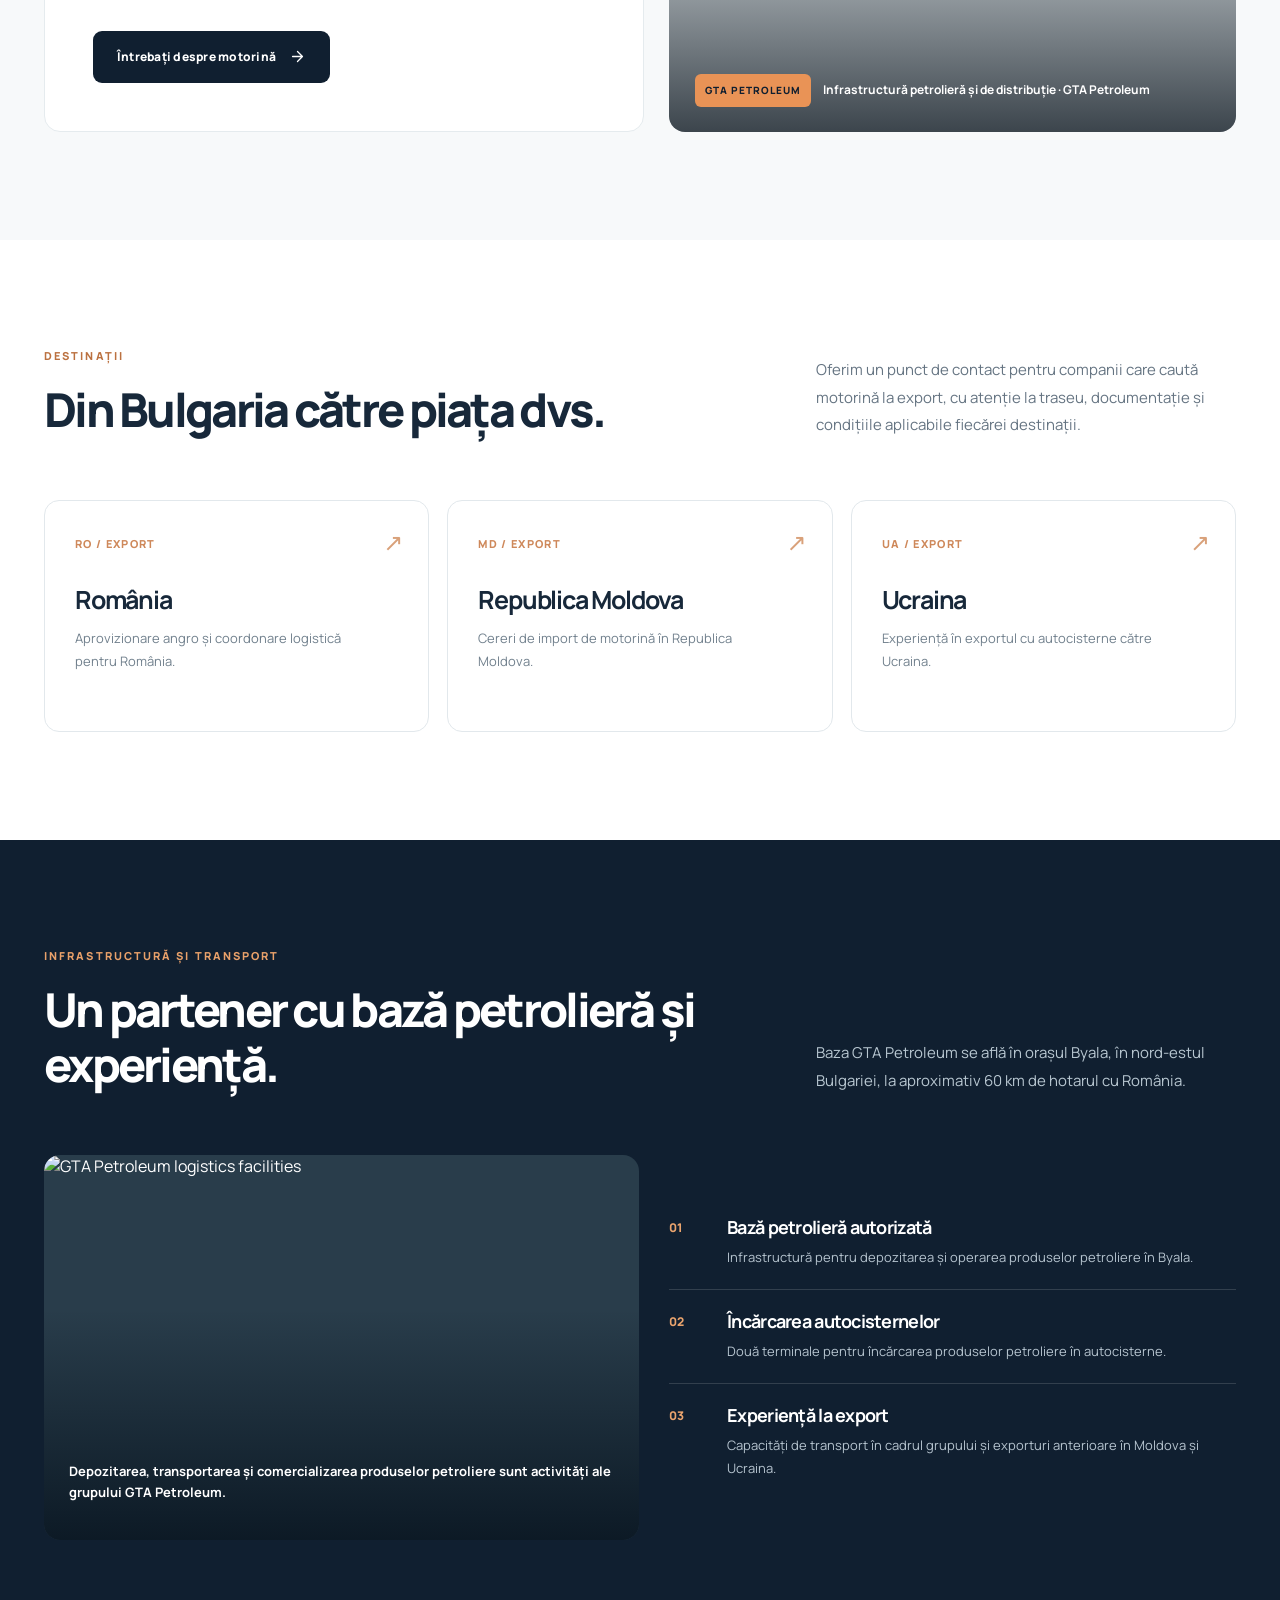
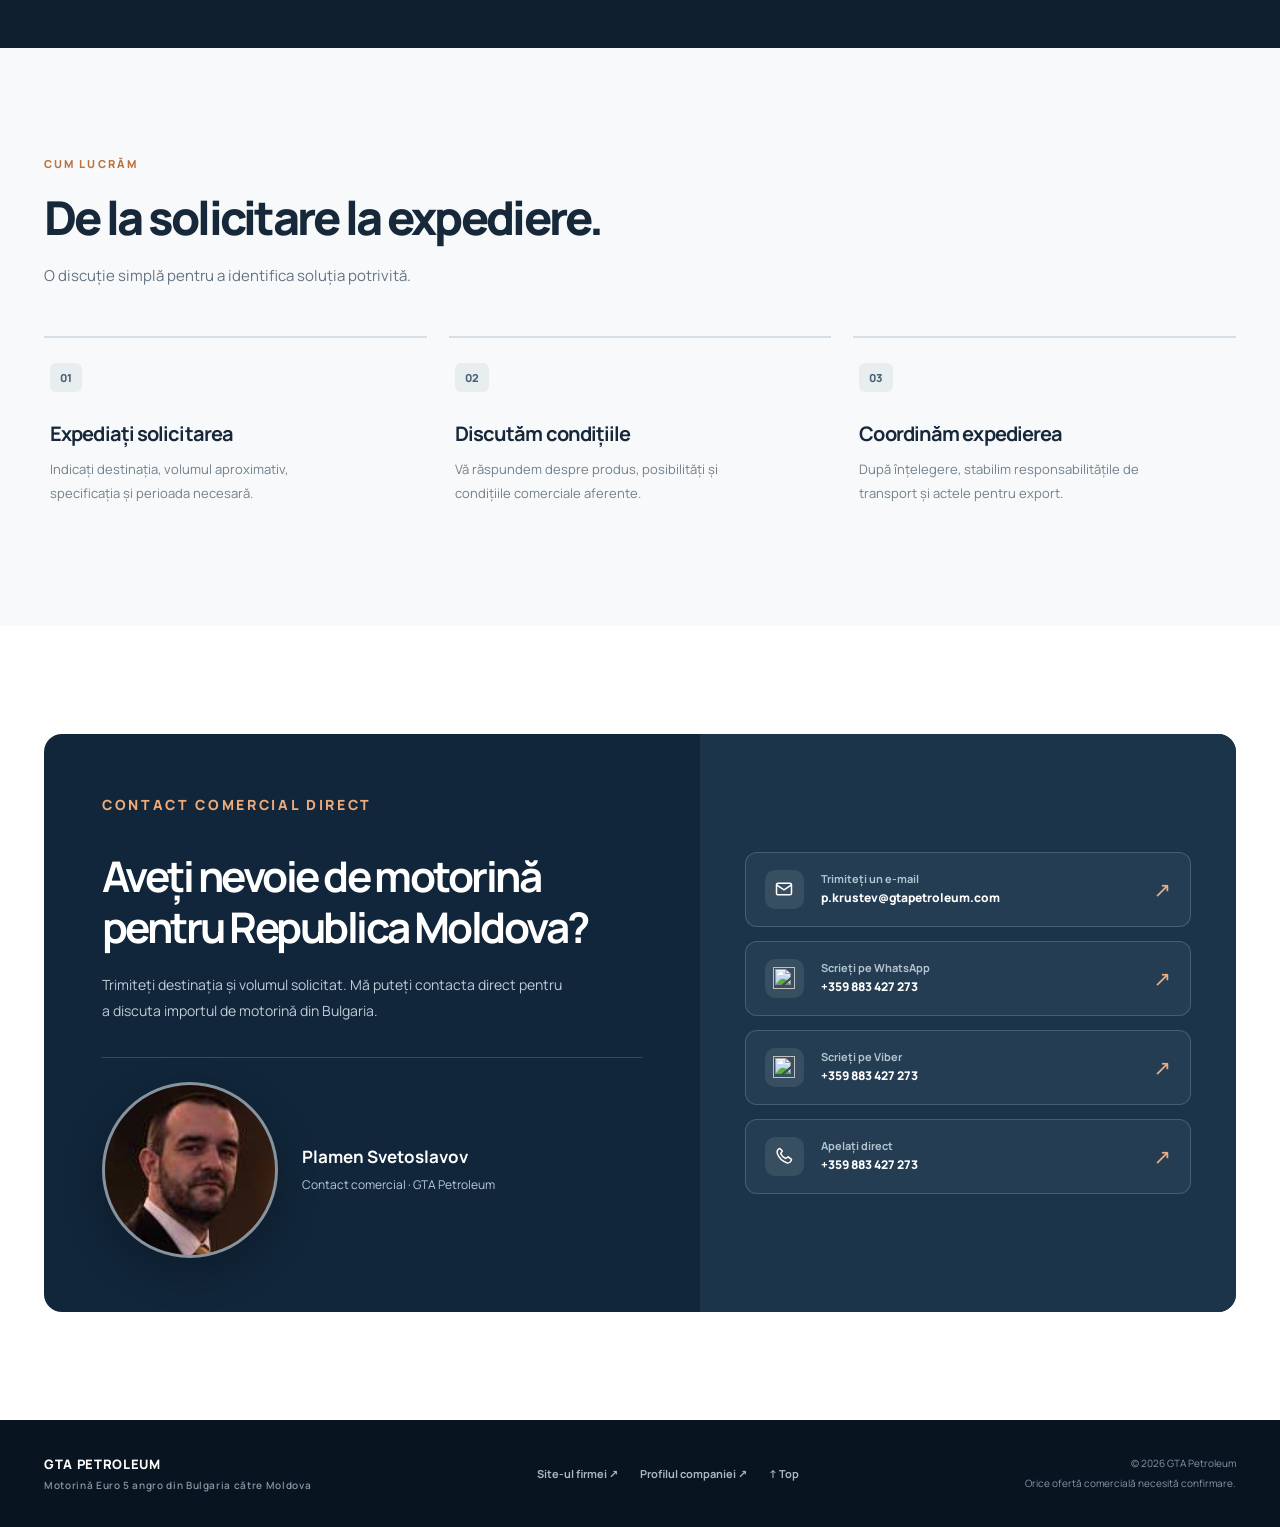
==== commit 3bc64d16: "Enlarge contact portrait across all localized pages" ====
--- a/md/index.html
+++ b/md/index.html
@@ -101,7 +101,7 @@
   <section class="section contact-section" id="contact" aria-labelledby="contact-title">
     <div class="shell"><div class="contact-wrap">
       <div class="contact-main"><p class="eyebrow">CONTACT COMERCIAL DIRECT</p><h2 id="contact-title">Aveți nevoie de motorină pentru Republica Moldova?</h2><p>Trimiteți destinația și volumul solicitat. Mă puteți contacta direct pentru a discuta importul de motorină din Bulgaria.</p>
-        <div class="person"><img src="../assets/contact-avatar.jpg" alt="Plamen Svetoslavov" loading="lazy" width="104" height="104"><div><strong>Plamen Svetoslavov</strong><span>Contact comercial · GTA Petroleum</span></div></div>
+        <div class="person"><img src="../assets/contact-avatar.jpg" alt="Plamen Svetoslavov" loading="lazy" width="176" height="176"><div><strong>Plamen Svetoslavov</strong><span>Contact comercial · GTA Petroleum</span></div></div>
       </div>
       <div class="contact-links">
         <a class="contact-link" href="mailto:p.krustev@gtapetroleum.com?subject=Euro%205%20diesel%20export%20enquiry" ><span class="contact-icon"><svg viewBox="0 0 24 24" fill="none" stroke="currentColor" stroke-width="1.8" stroke-linejoin="round" aria-hidden="true"><rect x="3" y="5" width="18" height="14" rx="2"/><path d="m3 7 9 6 9-6"/></svg></span><span class="contact-label"><small>Trimiteți un e-mail</small><strong>p.krustev@gtapetroleum.com</strong></span><span class="arrow" aria-hidden="true">↗</span></a>
--- a/assets/site.css
+++ b/assets/site.css
@@ -31,3 +31,20 @@
  .languages a{flex:1;min-width:0;border:1px solid #e2e9ed;border-radius:8px;padding:7px 5px;gap:7px;font-size:11px}
  .languages a[aria-current=page]{border-color:#bbcedb;box-shadow:inset 0 0 0 1px #bbcedb}
 }
+
+
+/* Larger, legible sales contact portrait on desktop, tablet and mobile. */
+.person{gap:24px;align-items:center}
+.person img{display:block;width:176px;height:176px;flex:0 0 176px;object-fit:cover;object-position:center;border-radius:50%;border:3px solid rgba(255,255,255,.23);box-shadow:0 14px 38px rgba(0,0,0,.25)}
+.person strong{font-size:17px;line-height:1.45}
+.person span{font-size:12px;line-height:1.7}
+@media(max-width:610px){
+ .person{gap:15px}
+ .person img{width:114px;height:114px;flex-basis:114px;border-width:2px}
+ .person strong{font-size:14px}
+ .person span{font-size:11px}
+}
+@media(max-width:380px){
+ .person{gap:12px}
+ .person img{width:100px;height:100px;flex-basis:100px}
+}
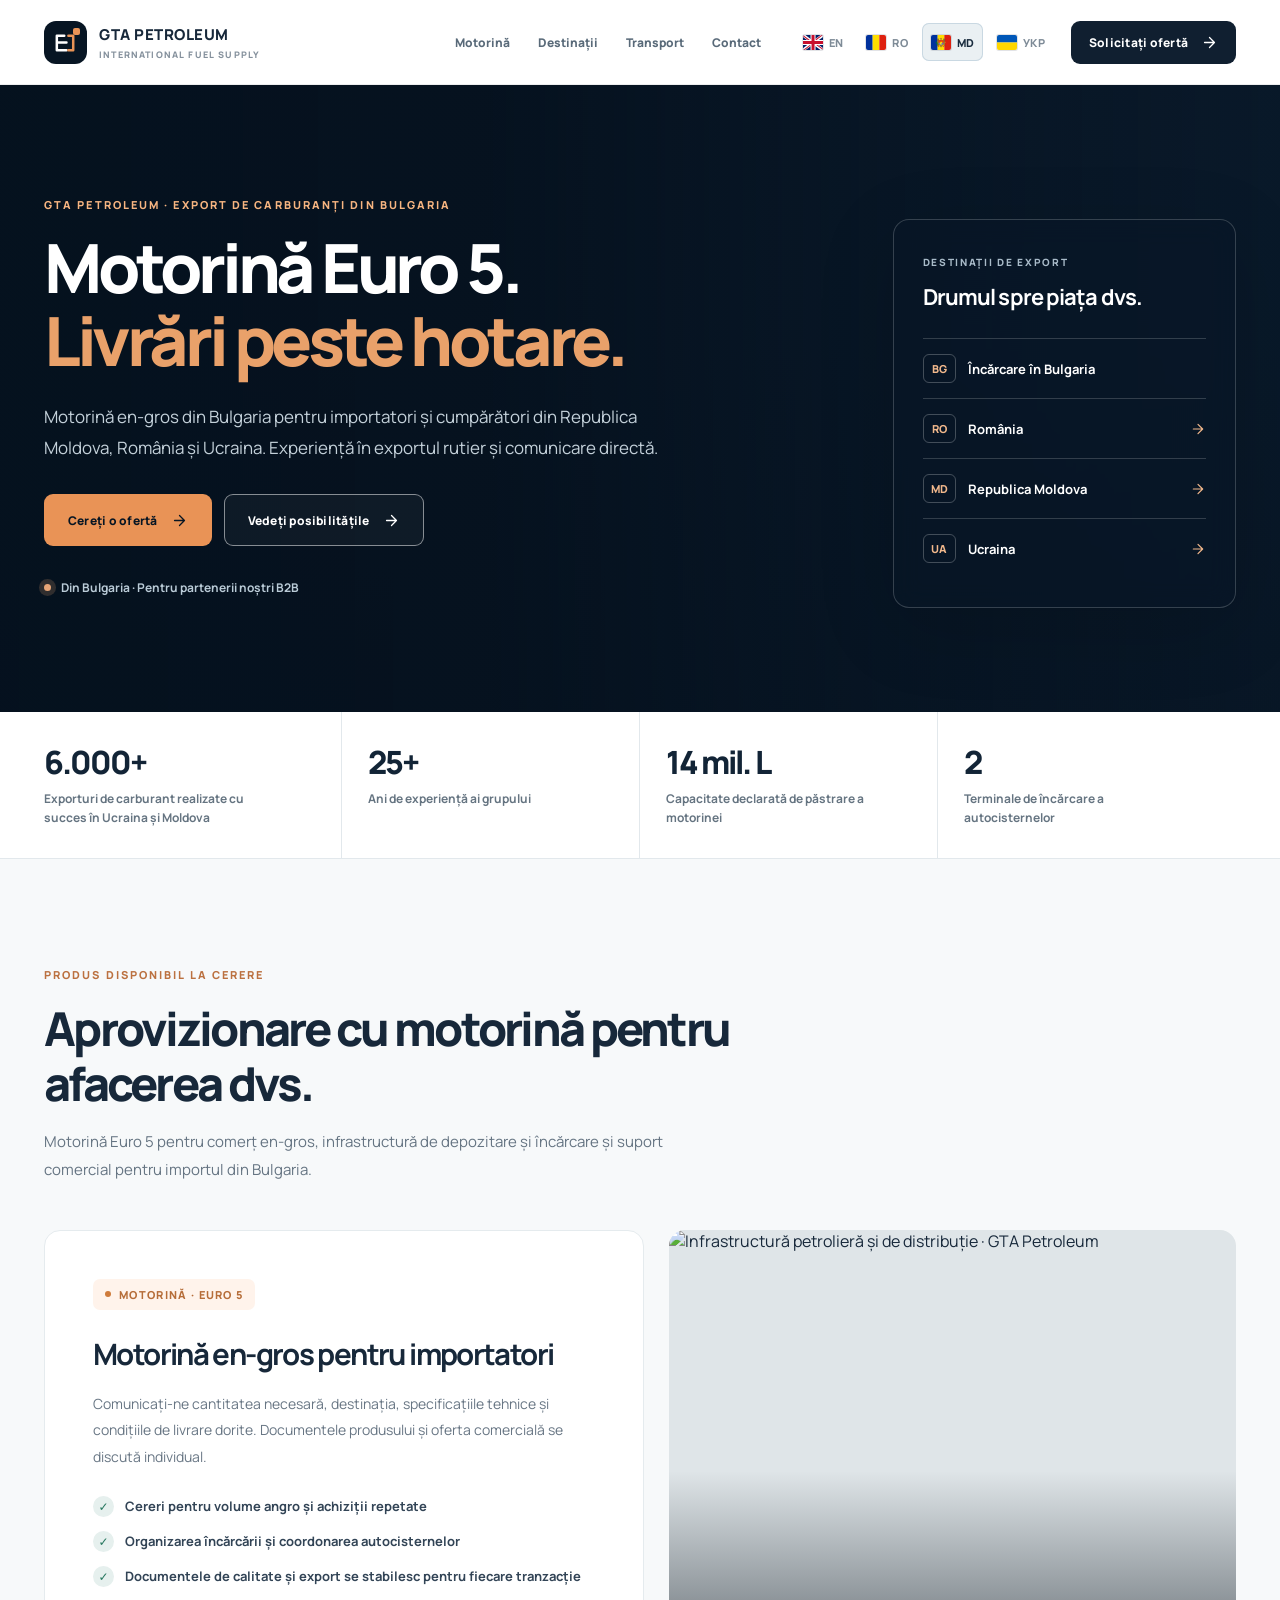
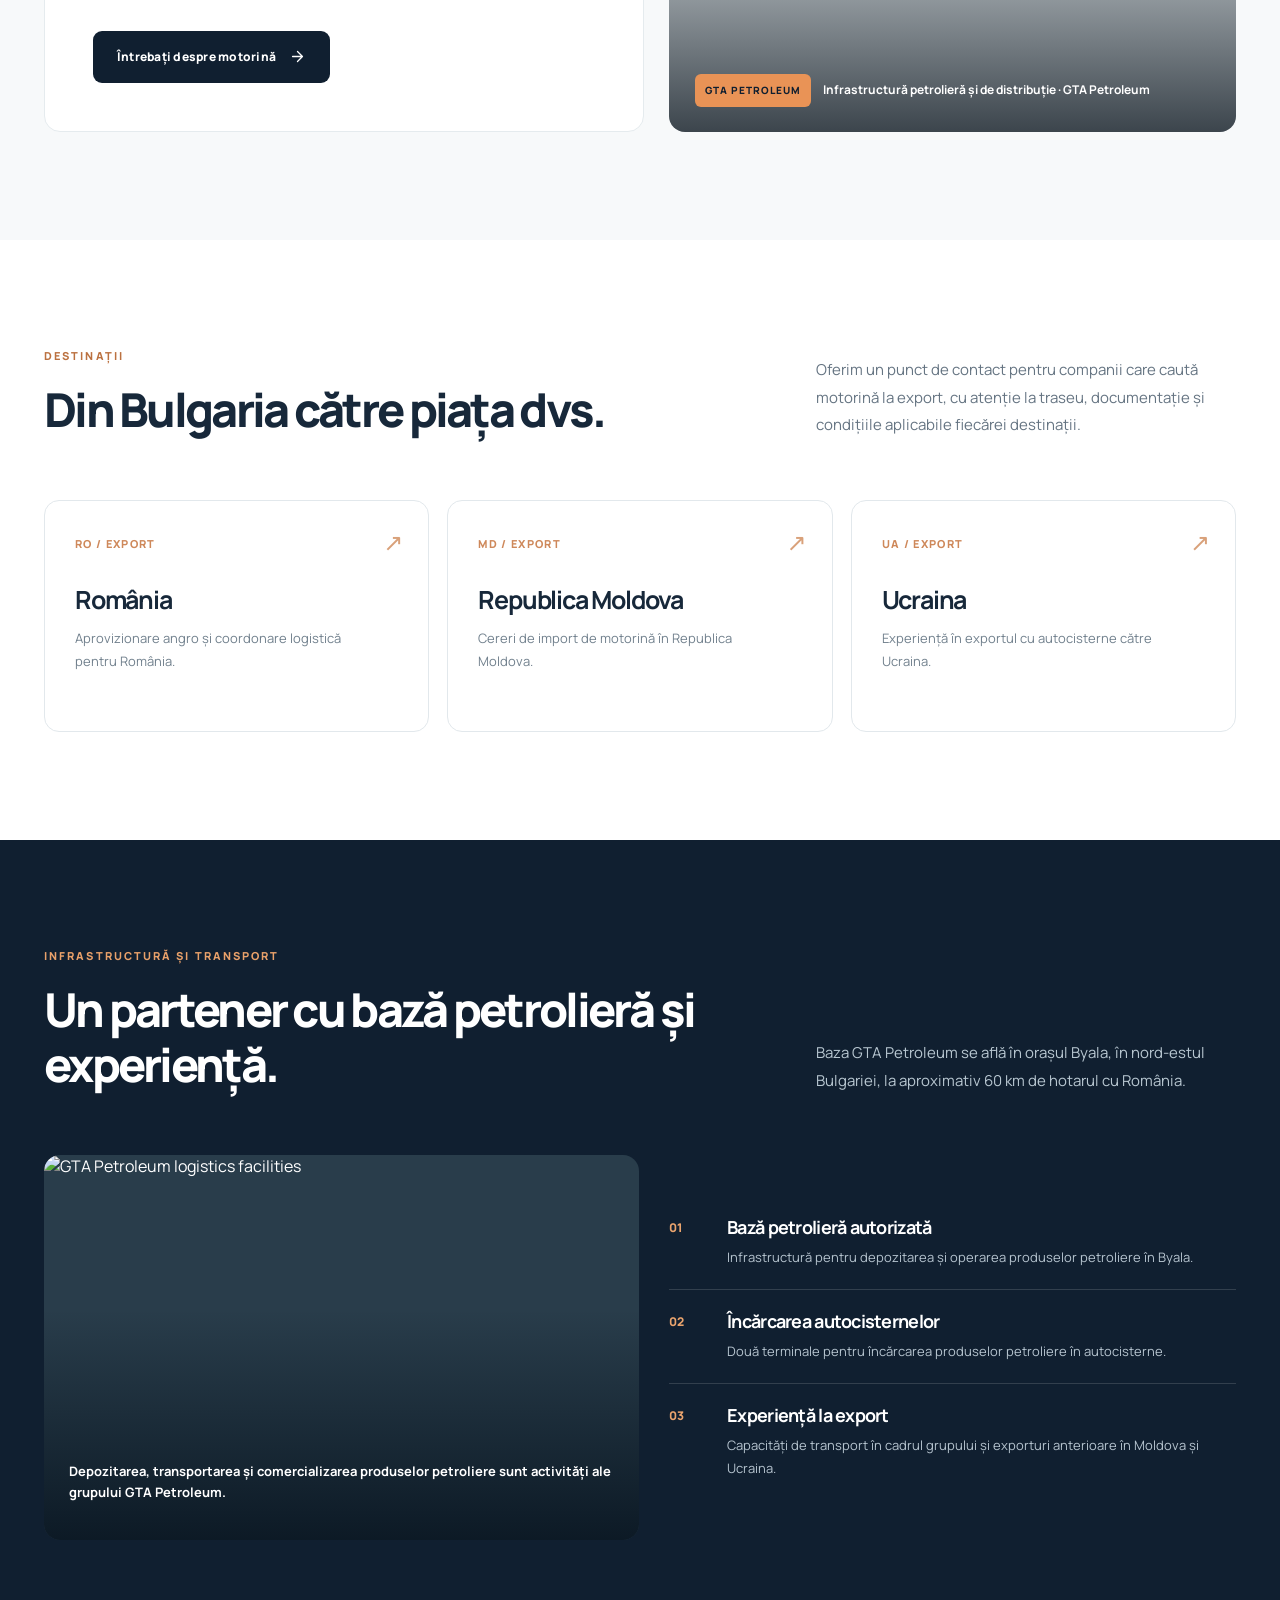
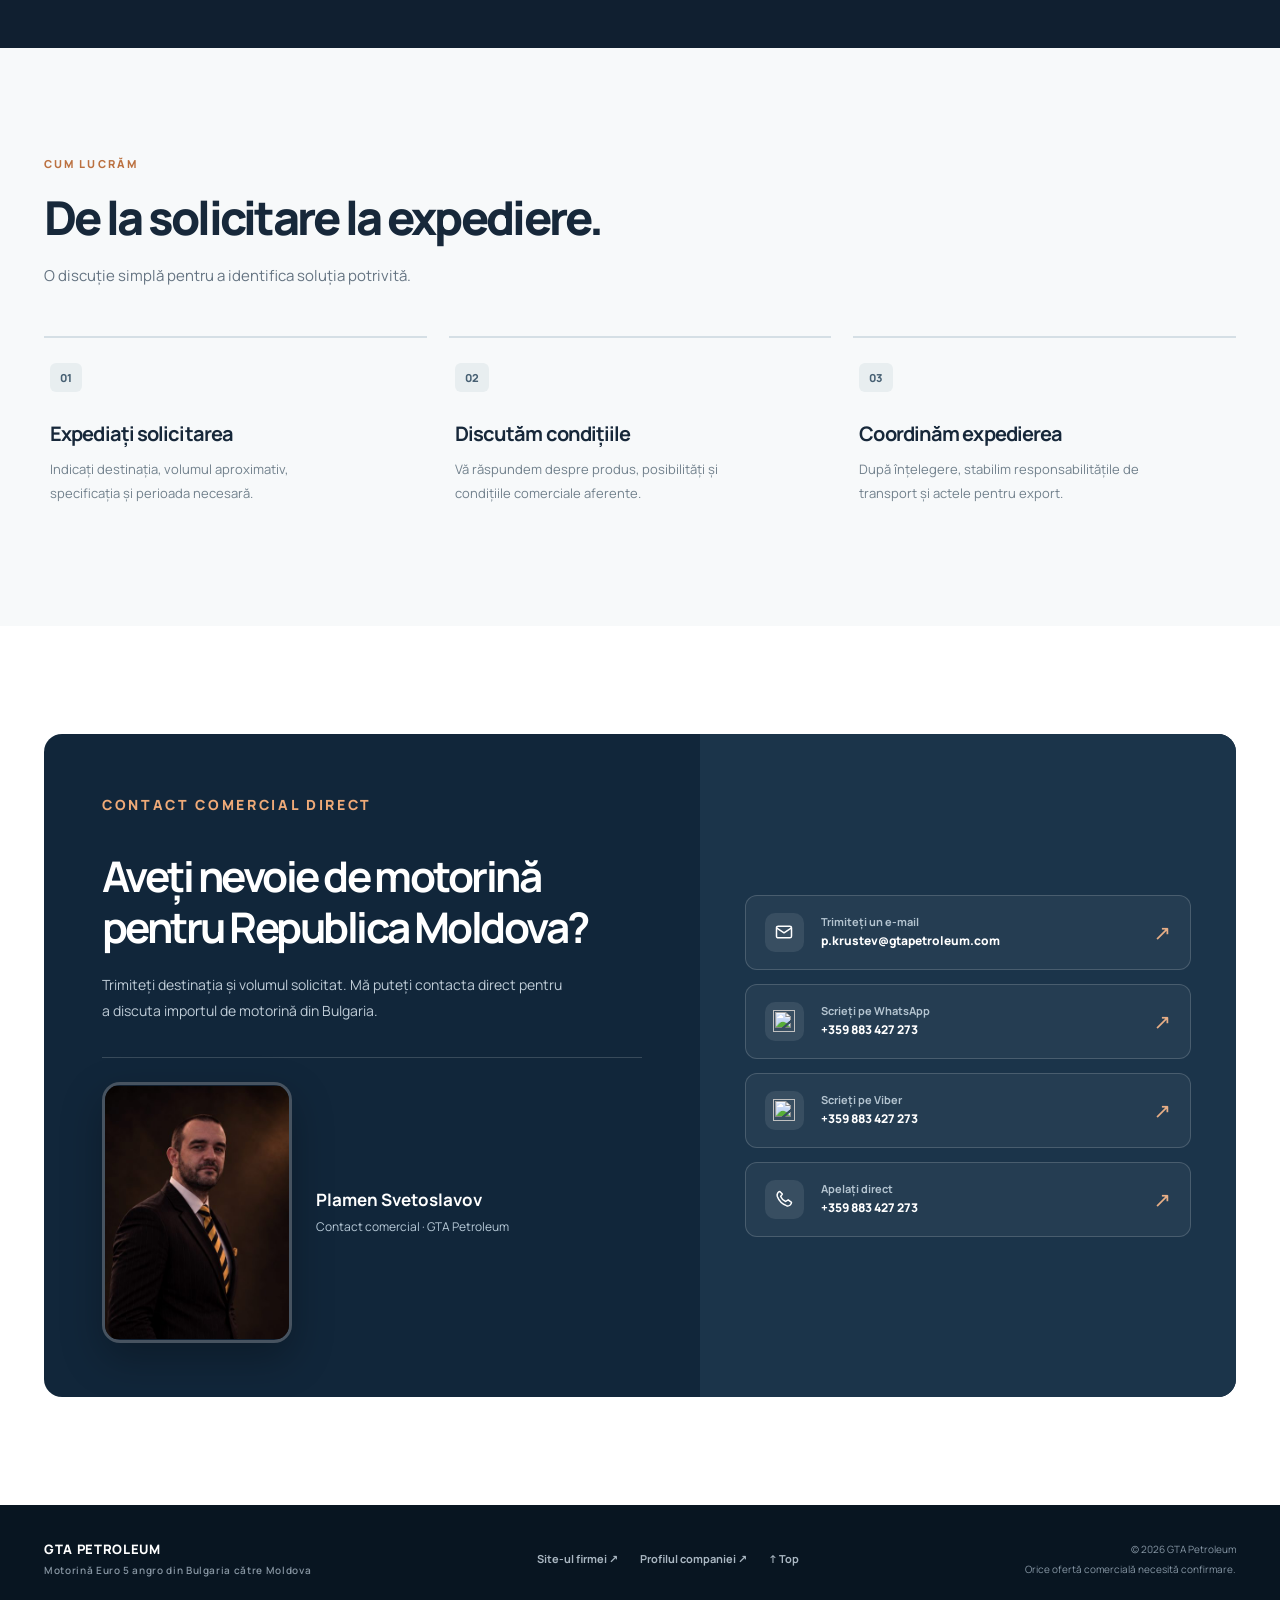
==== commit 711f0dc9: "Use high-resolution full portrait in contact section" ====
--- a/md/index.html
+++ b/md/index.html
@@ -101,7 +101,7 @@
   <section class="section contact-section" id="contact" aria-labelledby="contact-title">
     <div class="shell"><div class="contact-wrap">
       <div class="contact-main"><p class="eyebrow">CONTACT COMERCIAL DIRECT</p><h2 id="contact-title">Aveți nevoie de motorină pentru Republica Moldova?</h2><p>Trimiteți destinația și volumul solicitat. Mă puteți contacta direct pentru a discuta importul de motorină din Bulgaria.</p>
-        <div class="person"><img src="../assets/contact-avatar.jpg" alt="Plamen Svetoslavov" loading="lazy" width="176" height="176"><div><strong>Plamen Svetoslavov</strong><span>Contact comercial · GTA Petroleum</span></div></div>
+        <div class="person"><img src="../assets/contact-avatar.jpg" alt="Plamen Svetoslavov" loading="lazy" width="420" height="578"><div><strong>Plamen Svetoslavov</strong><span>Contact comercial · GTA Petroleum</span></div></div>
       </div>
       <div class="contact-links">
         <a class="contact-link" href="mailto:p.krustev@gtapetroleum.com?subject=Euro%205%20diesel%20export%20enquiry" ><span class="contact-icon"><svg viewBox="0 0 24 24" fill="none" stroke="currentColor" stroke-width="1.8" stroke-linejoin="round" aria-hidden="true"><rect x="3" y="5" width="18" height="14" rx="2"/><path d="m3 7 9 6 9-6"/></svg></span><span class="contact-label"><small>Trimiteți un e-mail</small><strong>p.krustev@gtapetroleum.com</strong></span><span class="arrow" aria-hidden="true">↗</span></a>
--- a/assets/site.css
+++ b/assets/site.css
@@ -33,18 +33,30 @@
 }
 
 
-/* Larger, legible sales contact portrait on desktop, tablet and mobile. */
+/* Larger portrait contact card using the near-full original composition. */
 .person{gap:24px;align-items:center}
-.person img{display:block;width:176px;height:176px;flex:0 0 176px;object-fit:cover;object-position:center;border-radius:50%;border:3px solid rgba(255,255,255,.23);box-shadow:0 14px 38px rgba(0,0,0,.25)}
+.person img{
+ display:block;
+ width:190px;
+ height:auto;
+ aspect-ratio:420/578;
+ flex:0 0 190px;
+ object-fit:contain;
+ object-position:center;
+ border-radius:18px;
+ border:3px solid rgba(255,255,255,.23);
+ box-shadow:0 16px 42px rgba(0,0,0,.28);
+ background:#101f30;
+}
 .person strong{font-size:17px;line-height:1.45}
 .person span{font-size:12px;line-height:1.7}
 @media(max-width:610px){
- .person{gap:15px}
- .person img{width:114px;height:114px;flex-basis:114px;border-width:2px}
+ .person{gap:15px;align-items:center}
+ .person img{width:130px;height:auto;flex-basis:130px;border-radius:14px;border-width:2px}
  .person strong{font-size:14px}
  .person span{font-size:11px}
 }
 @media(max-width:380px){
  .person{gap:12px}
- .person img{width:100px;height:100px;flex-basis:100px}
+ .person img{width:108px;height:auto;flex-basis:108px;border-radius:12px}
 }
